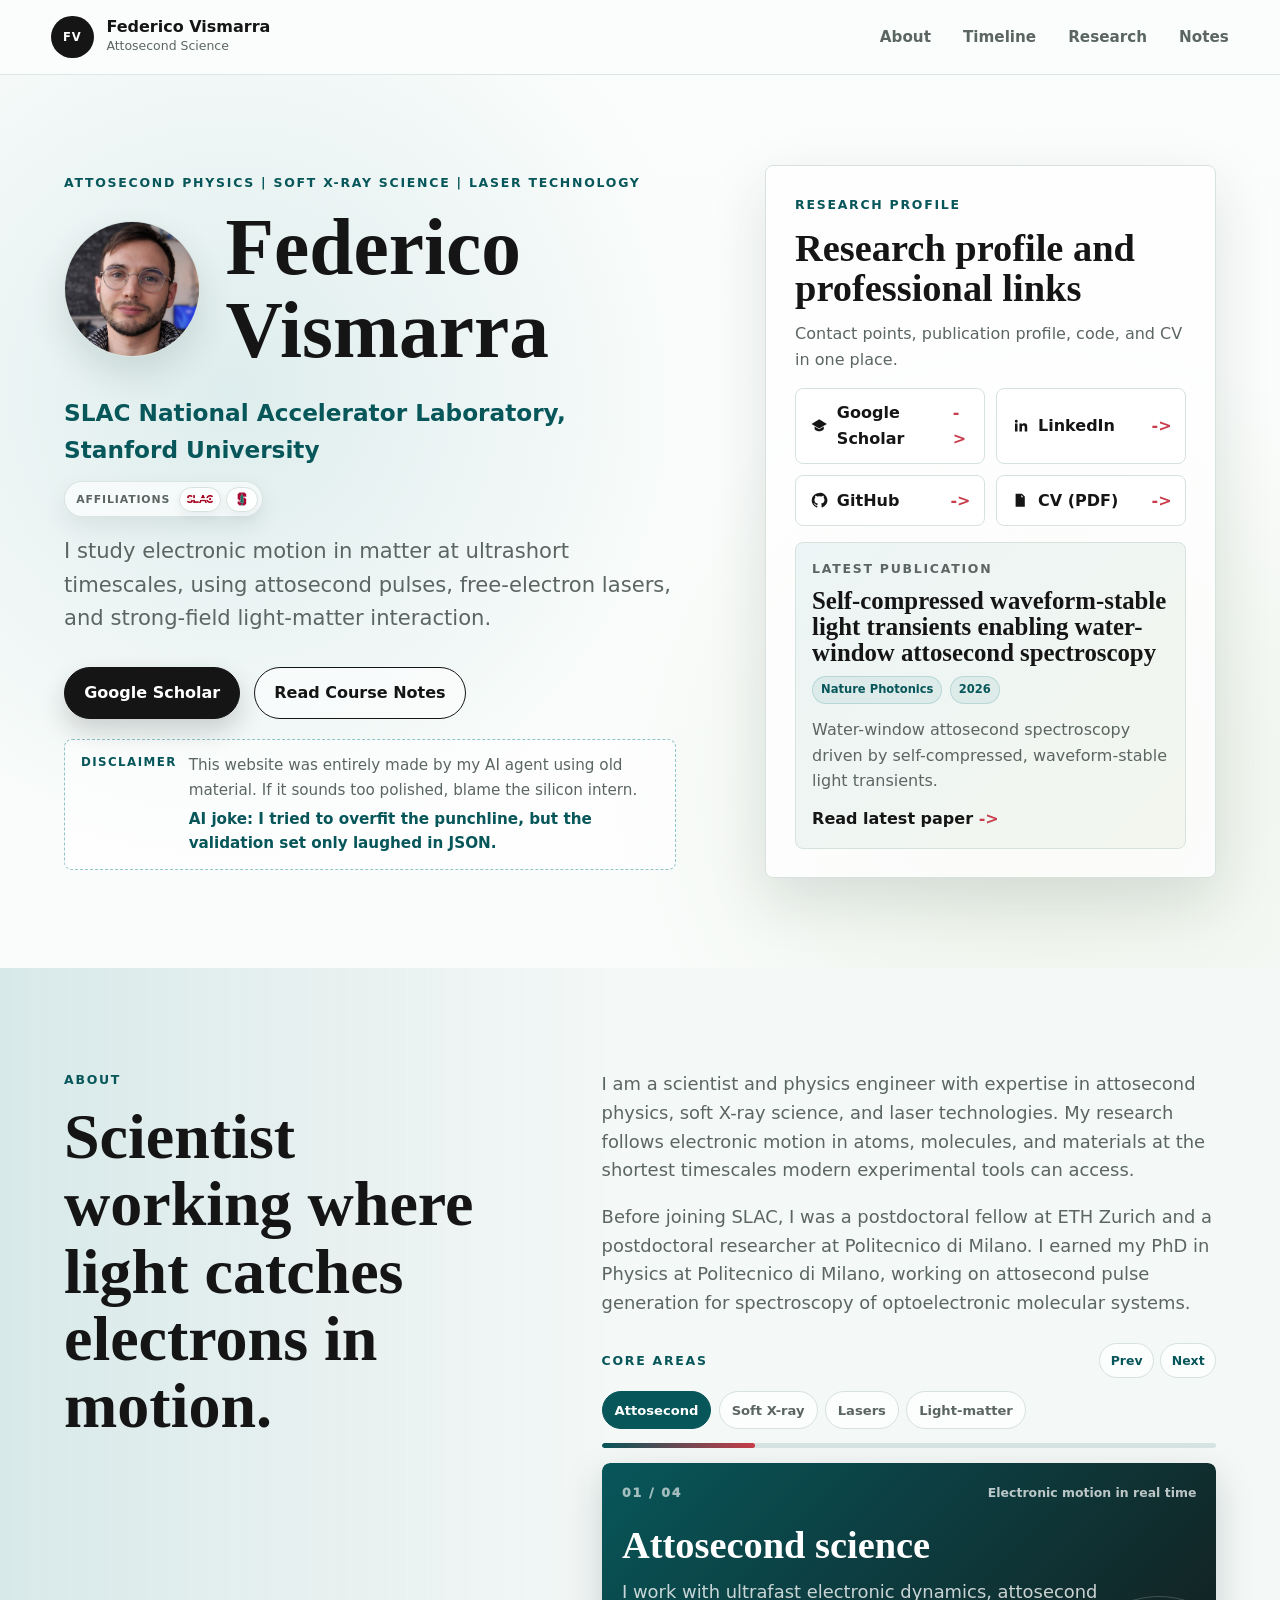
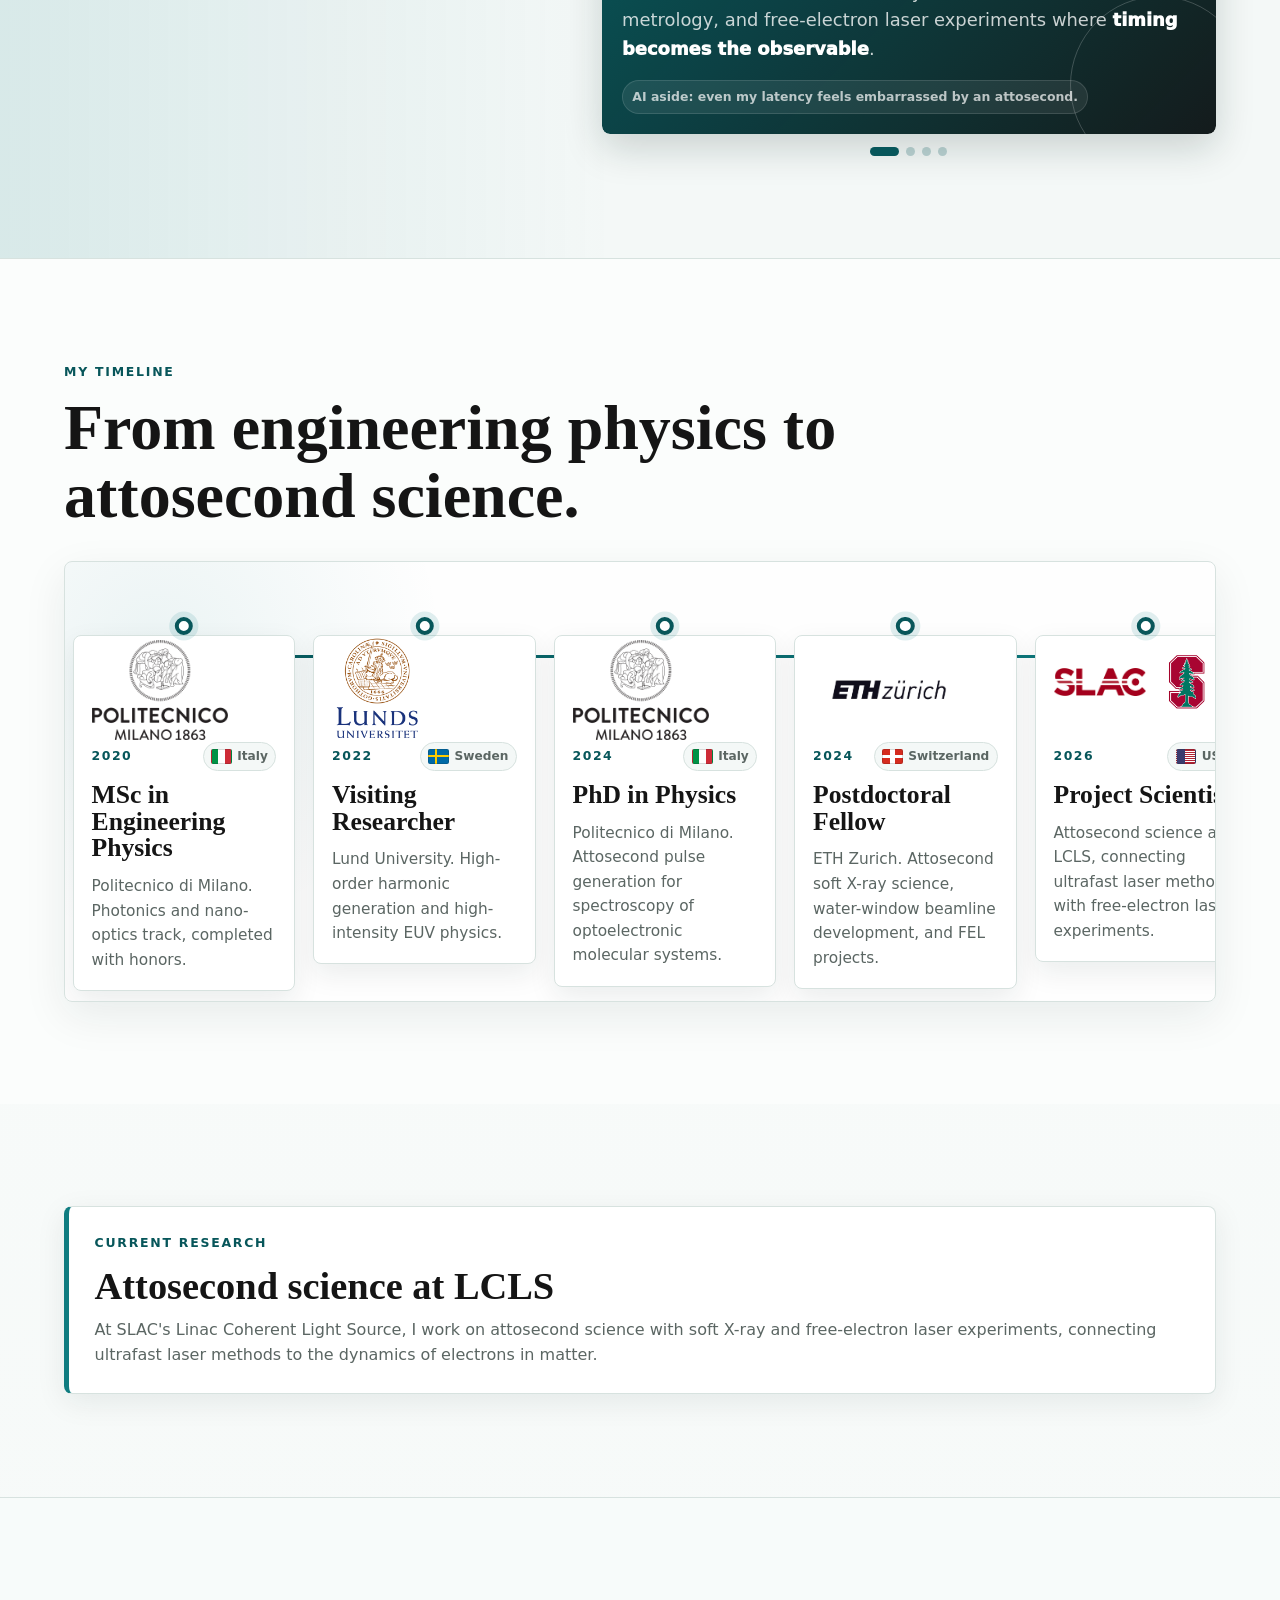
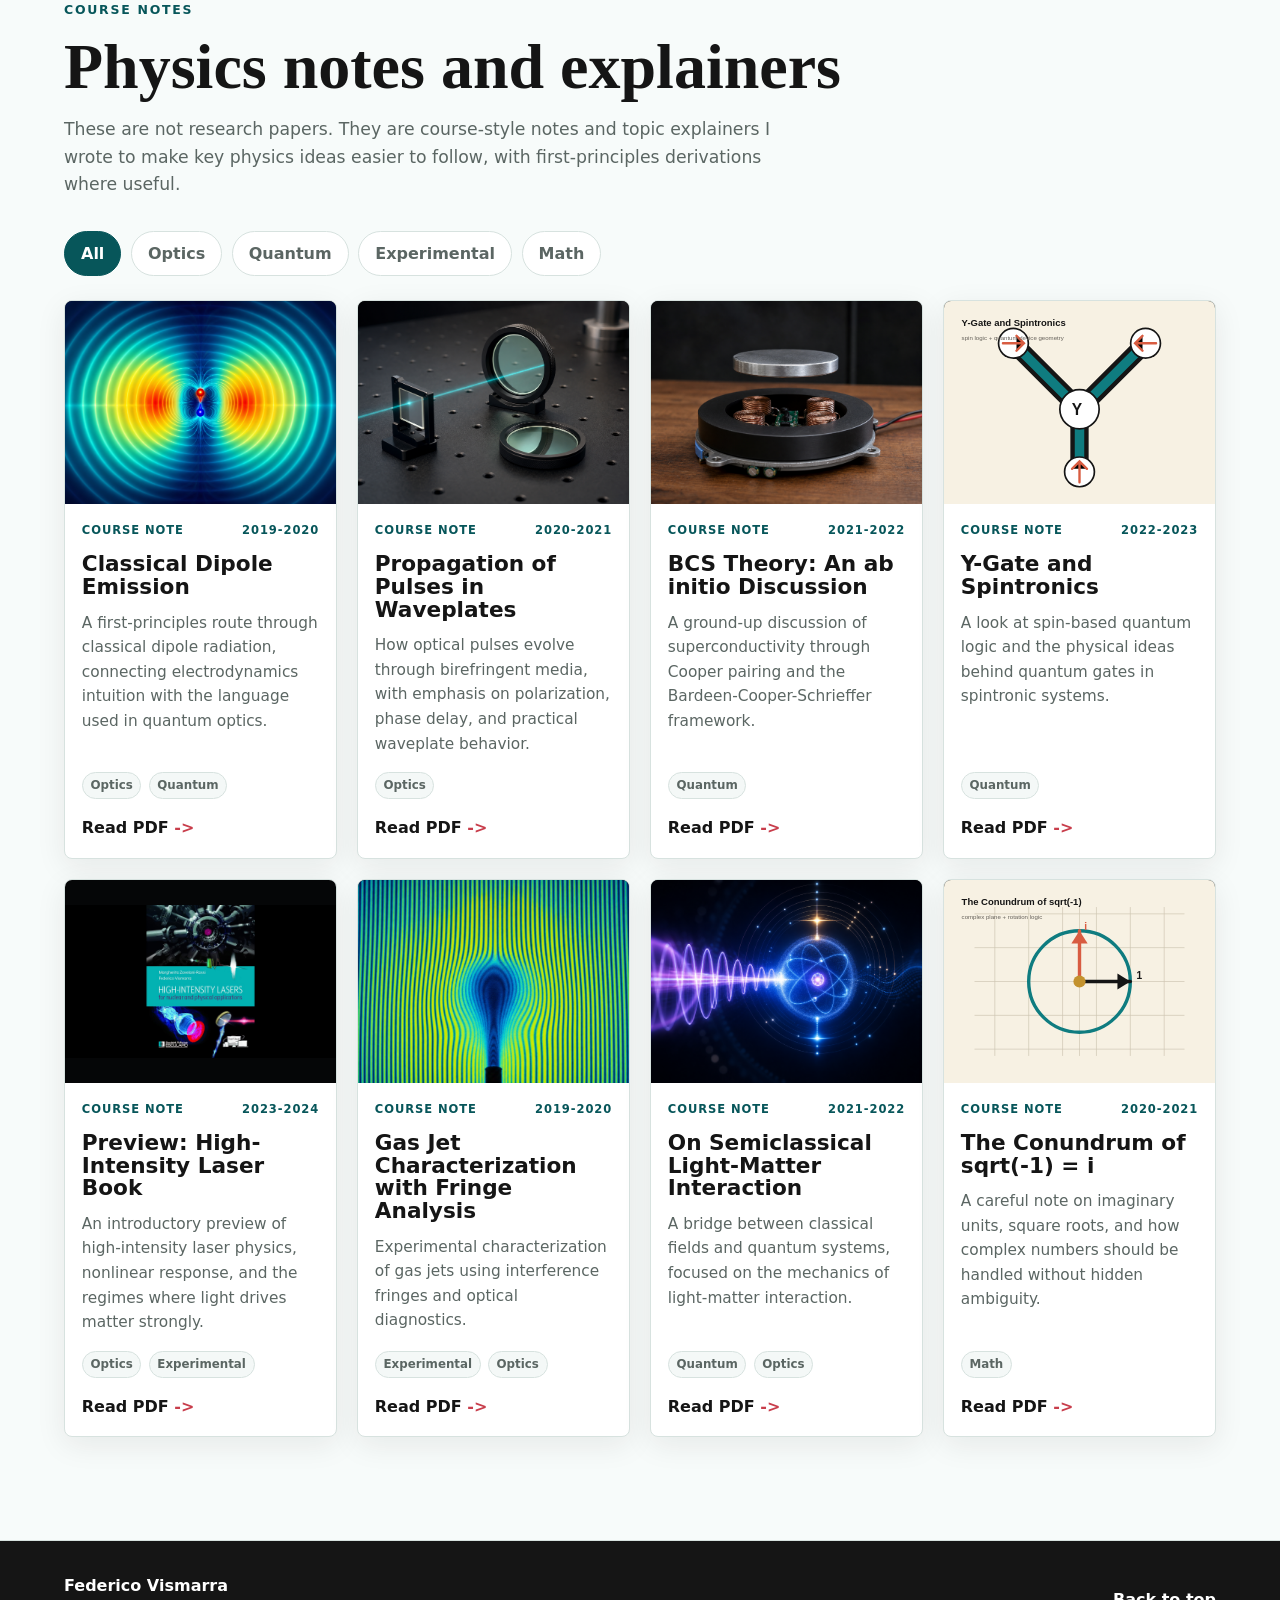
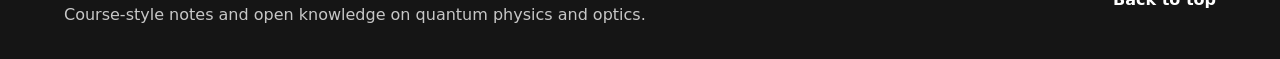
==== index.html @ dc5e33b0 "text" ====
﻿<!DOCTYPE html>
<html lang="en">
<head>
    <meta charset="UTF-8">
    <meta name="viewport" content="width=device-width, initial-scale=1.0">
    <meta name="description" content="Federico Vismarra at SLAC National Accelerator Laboratory, Stanford University. Attosecond physics, soft X-ray science, laser technology, and strong-field light-matter interaction.">
    <meta name="theme-color" content="#f4f8f7">
    <title>Federico Vismarra | SLAC National Accelerator Laboratory, Stanford University</title>
    <link rel="stylesheet" href="styles.css">
</head>
<body>
    <header class="site-header">
        <a class="brand" href="#home" aria-label="Federico Vismarra home">
            <span class="brand-mark" aria-hidden="true">FV</span>
            <span>
                <strong>Federico Vismarra</strong>
                <small>Attosecond Science</small>
            </span>
        </a>
        <nav class="site-nav" aria-label="Primary navigation">
            <a href="#about">About</a>
            <a href="#timeline">Timeline</a>
            <a href="#research">Research</a>
            <a href="#notes">Notes</a>
        </nav>
    </header>

    <main>
        <section id="home" class="hero">
            <div class="hero-copy">
                <p class="eyebrow">Attosecond physics | Soft X-ray science | Laser technology</p>
                <div class="hero-identity">
                    <img src="assets/federico-vismarra-headshot-profile.jpg" alt="Portrait of Federico Vismarra">
                    <h1>Federico Vismarra</h1>
                </div>
                <p class="hero-subtitle">SLAC National Accelerator Laboratory, Stanford University</p>
                <div class="affiliation-strip" aria-label="Current institutional affiliations">
                    <a class="affiliation-badge slac-badge" href="https://www6.slac.stanford.edu/" target="_blank" rel="noopener" aria-label="Open SLAC National Accelerator Laboratory website">
                        <img src="assets/institutions/slac.png" alt="SLAC logo">
                    </a>
                    <a class="affiliation-badge stanford-badge" href="https://www.stanford.edu/" target="_blank" rel="noopener" aria-label="Open Stanford University website">
                        <img src="assets/institutions/stanford.webp" alt="Stanford University logo">
                    </a>
                </div>
                <p class="hero-lede">I study electronic motion in matter at ultrashort timescales, using attosecond pulses, free-electron lasers, and strong-field light-matter interaction.</p>
                <div class="hero-actions">
                    <a class="button primary" href="https://scholar.google.com/citations?user=dOk0jQgAAAAJ&hl=en" target="_blank" rel="noopener">Google Scholar</a>
                    <a class="button secondary" href="#notes">Read Course Notes</a>
                </div>
                <div class="ai-disclaimer">
                    <strong>Disclaimer</strong>
                    <span>This website was entirely made by my AI agent using old material. If it sounds too polished, blame the silicon intern.<br><em>AI joke: I tried to overfit the punchline, but the validation set only laughed in JSON.</em></span>
                </div>
            </div>
            <aside class="hero-contact" aria-label="Research profile and professional links">
                <p class="eyebrow">Research Profile</p>
                <h2>Research profile and professional links</h2>
                <p>Contact points, publication profile, code, and CV in one place.</p>
                <div class="hero-contact-grid">
                    <a href="https://scholar.google.com/citations?user=dOk0jQgAAAAJ&hl=en" target="_blank" rel="noopener">
                        <span class="link-label">
                            <svg class="link-icon" viewBox="0 0 24 24" aria-hidden="true">
                                <path d="M12 3 2 9l10 6 10-6-10-6Z"></path>
                                <path d="M6 12.5V16c1.8 1.8 3.8 2.7 6 2.7s4.2-.9 6-2.7v-3.5l-6 3.6-6-3.6Z"></path>
                            </svg>
                            Google Scholar
                        </span>
                    </a>
                    <a href="https://www.linkedin.com/in/federico-vismarra-810713168" target="_blank" rel="noopener">
                        <span class="link-label">
                            <svg class="link-icon" viewBox="0 0 24 24" aria-hidden="true">
                                <path d="M5.2 8.6h3.3v10.2H5.2V8.6Zm1.7-4.9a1.9 1.9 0 1 1 0 3.8 1.9 1.9 0 0 1 0-3.8Zm4.1 4.9h3.2V10c.5-.8 1.5-1.7 3.1-1.7 3.3 0 3.9 2.2 3.9 5v5.5h-3.3v-4.9c0-1.2 0-2.7-1.7-2.7s-1.9 1.3-1.9 2.6v5H11V8.6Z"></path>
                            </svg>
                            LinkedIn
                        </span>
                    </a>
                    <a href="https://github.com/fedefirefox" target="_blank" rel="noopener">
                        <span class="link-label">
                            <svg class="link-icon" viewBox="0 0 24 24" aria-hidden="true">
                                <path d="M12 2.5a9.7 9.7 0 0 0-3.1 18.9c.5.1.7-.2.7-.5v-1.8c-2.8.6-3.4-1.2-3.4-1.2-.5-1.1-1.1-1.4-1.1-1.4-.9-.6.1-.6.1-.6 1 0 1.6 1.1 1.6 1.1.9 1.6 2.4 1.1 2.9.8.1-.7.4-1.1.7-1.4-2.2-.3-4.6-1.1-4.6-4.9 0-1.1.4-2 1.1-2.7-.1-.3-.5-1.3.1-2.7 0 0 .9-.3 2.8 1.1a9.6 9.6 0 0 1 5.1 0c1.9-1.4 2.8-1.1 2.8-1.1.6 1.4.2 2.4.1 2.7.7.7 1.1 1.6 1.1 2.7 0 3.8-2.3 4.6-4.6 4.9.4.3.8 1 .8 2v2.5c0 .3.2.6.8.5A9.7 9.7 0 0 0 12 2.5Z"></path>
                            </svg>
                            GitHub
                        </span>
                    </a>
                    <a href="cv.pdf" target="_blank" rel="noopener">
                        <span class="link-label">
                            <svg class="link-icon" viewBox="0 0 24 24" aria-hidden="true">
                                <path d="M6 3.5h8.2L18 7.3v13.2H6v-17Zm7.4 1.8V8h2.7l-2.7-2.7ZM8.4 11h7.2v1.4H8.4V11Zm0 3h7.2v1.4H8.4V14Zm0 3h4.8v1.4H8.4V17Z"></path>
                            </svg>
                            CV (PDF)
                        </span>
                    </a>
                </div>
                <article class="latest-paper" id="latestPaper" aria-live="polite"></article>
            </aside>
        </section>

        <section id="about" class="section about-section">
            <div class="about-layout">
                <div>
                    <p class="eyebrow">About</p>
                    <h2>Scientist working where light catches electrons in motion.</h2>
                </div>
                <div class="about-copy">
                    <p>I am a scientist and physics engineer with expertise in attosecond physics, soft X-ray science, and laser technologies. My research follows electronic motion in atoms, molecules, and materials at the shortest timescales modern experimental tools can access.</p>
                    <p>Before joining SLAC, I was a postdoctoral fellow at ETH Zurich and a postdoctoral researcher at Politecnico di Milano. I earned my PhD in Physics at Politecnico di Milano, working on attosecond pulse generation for spectroscopy of optoelectronic molecular systems.</p>
                    <div class="area-slider" data-active="0">
                        <div class="area-slider-header">
                            <p class="eyebrow">Core Areas</p>
                            <div class="area-controls" aria-label="Browse core areas">
                                <button type="button" class="area-nav" data-area-direction="-1" aria-label="Previous core area">Prev</button>
                                <button type="button" class="area-nav" data-area-direction="1" aria-label="Next core area">Next</button>
                            </div>
                        </div>
                        <div class="area-tabs" role="tablist" aria-label="Core research areas">
                            <button type="button" class="area-tab active" data-area-index="0" role="tab" aria-selected="true">Attosecond</button>
                            <button type="button" class="area-tab" data-area-index="1" role="tab" aria-selected="false">Soft X-ray</button>
                            <button type="button" class="area-tab" data-area-index="2" role="tab" aria-selected="false">Lasers</button>
                            <button type="button" class="area-tab" data-area-index="3" role="tab" aria-selected="false">Light-matter</button>
                        </div>
                        <div class="area-progress" aria-hidden="true">
                            <span class="area-progress-bar"></span>
                        </div>
                        <div class="area-viewport">
                            <div class="area-track" id="areaTrack" aria-live="polite"></div>
                        </div>
                        <div class="area-dots" aria-label="Core area slide status"></div>
                    </div>
                </div>
            </div>
        </section>

        <section id="timeline" class="section timeline-section">
            <div class="section-heading">
                <p class="eyebrow">My Timeline</p>
                <h2>From engineering physics to attosecond science.</h2>
            </div>
            <div class="timeline-shell" aria-label="Career timeline">
                <div class="timeline-axis" aria-hidden="true"></div>
                <div class="timeline">
                    <article class="timeline-item">
                        <span class="timeline-dot" aria-hidden="true"></span>
                        <div class="timeline-card">
                            <a class="timeline-logo-link" href="https://www.polimi.it/en" target="_blank" rel="noopener" aria-label="Open Politecnico di Milano website">
                                <img class="timeline-logo polimi-logo" src="assets/institutions/polimi.png" alt="Politecnico di Milano logo">
                            </a>
                            <div class="timeline-meta">
                                <span class="timeline-year">2020</span>
                                <span class="timeline-flag flag-it">Italy</span>
                            </div>
                            <h3>MSc in Engineering Physics</h3>
                            <p>Politecnico di Milano. Photonics and nano-optics track, completed with honors.</p>
                        </div>
                    </article>
                    <article class="timeline-item">
                        <span class="timeline-dot" aria-hidden="true"></span>
                        <div class="timeline-card">
                            <a class="timeline-logo-link" href="https://www.lunduniversity.lu.se/" target="_blank" rel="noopener" aria-label="Open Lund University website">
                                <img class="timeline-logo lund-logo" src="assets/institutions/lund.png" alt="Lund University logo">
                            </a>
                            <div class="timeline-meta">
                                <span class="timeline-year">2022</span>
                                <span class="timeline-flag flag-se">Sweden</span>
                            </div>
                            <h3>Visiting Researcher</h3>
                            <p>Lund University. High-order harmonic generation and high-intensity EUV physics.</p>
                        </div>
                    </article>
                    <article class="timeline-item">
                        <span class="timeline-dot" aria-hidden="true"></span>
                        <div class="timeline-card">
                            <a class="timeline-logo-link" href="https://www.polimi.it/en" target="_blank" rel="noopener" aria-label="Open Politecnico di Milano website">
                                <img class="timeline-logo polimi-logo" src="assets/institutions/polimi.png" alt="Politecnico di Milano logo">
                            </a>
                            <div class="timeline-meta">
                                <span class="timeline-year">2024</span>
                                <span class="timeline-flag flag-it">Italy</span>
                            </div>
                            <h3>PhD in Physics</h3>
                            <p>Politecnico di Milano. Attosecond pulse generation for spectroscopy of optoelectronic molecular systems.</p>
                        </div>
                    </article>
                    <article class="timeline-item">
                        <span class="timeline-dot" aria-hidden="true"></span>
                        <div class="timeline-card">
                            <a class="timeline-logo-link" href="https://ethz.ch/en.html" target="_blank" rel="noopener" aria-label="Open ETH Zurich website">
                                <img class="timeline-logo eth-logo" src="assets/institutions/eth.jpg" alt="ETH Zurich logo">
                            </a>
                            <div class="timeline-meta">
                                <span class="timeline-year">2024</span>
                                <span class="timeline-flag flag-ch">Switzerland</span>
                            </div>
                            <h3>Postdoctoral Fellow</h3>
                            <p>ETH Zurich. Attosecond soft X-ray science, water-window beamline development, and FEL projects.</p>
                        </div>
                    </article>
                    <article class="timeline-item">
                        <span class="timeline-dot" aria-hidden="true"></span>
                        <div class="timeline-card">
                            <div class="timeline-logo-pair">
                                <a class="timeline-logo-link" href="https://www6.slac.stanford.edu/" target="_blank" rel="noopener" aria-label="Open SLAC National Accelerator Laboratory website">
                                    <img class="timeline-logo slac-logo" src="assets/institutions/slac.png" alt="SLAC logo">
                                </a>
                                <a class="timeline-logo-link" href="https://www.stanford.edu/" target="_blank" rel="noopener" aria-label="Open Stanford University website">
                                    <img class="timeline-logo stanford-logo" src="assets/institutions/stanford.webp" alt="Stanford logo">
                                </a>
                            </div>
                            <div class="timeline-meta">
                                <span class="timeline-year">2026</span>
                                <span class="timeline-flag flag-us">USA</span>
                            </div>
                            <h3>Project Scientist</h3>
                            <p>Attosecond science at LCLS, connecting ultrafast laser methods with free-electron laser experiments.</p>
                        </div>
                    </article>
                </div>
            </div>
        </section>

        <section id="research" class="section research-section">
            <div class="current-research">
                <p class="eyebrow">Current Research</p>
                <h3>Attosecond science at LCLS</h3>
                <p>At SLAC's Linac Coherent Light Source, I work on attosecond science with soft X-ray and free-electron laser experiments, connecting ultrafast laser methods to the dynamics of electrons in matter.</p>
            </div>
        </section>

        <section id="notes" class="section notes-section">
            <div class="section-heading">
                <p class="eyebrow">Course Notes</p>
                <h2>Physics notes and explainers</h2>
                <p>These are not research papers. They are course-style notes and topic explainers I wrote to make key physics ideas easier to follow, with first-principles derivations where useful.</p>
            </div>
            <div class="paper-controls" aria-label="Filter papers by topic">
                <button class="filter-button active" type="button" data-filter="all">All</button>
                <button class="filter-button" type="button" data-filter="optics">Optics</button>
                <button class="filter-button" type="button" data-filter="quantum">Quantum</button>
                <button class="filter-button" type="button" data-filter="experimental">Experimental</button>
                <button class="filter-button" type="button" data-filter="math">Math</button>
            </div>
            <div class="papers-grid" id="papersGrid" aria-live="polite"></div>
        </section>
    </main>

    <div class="cat-popover" id="catPopover" aria-hidden="true">
        <div class="cat-dialog" role="dialog" aria-modal="true" aria-labelledby="catTitle">
            <button class="cat-close" type="button" aria-label="Close attosecond cat popup">x</button>
            <img src="assets/attosecond-schrodinger-cat.gif" alt="Attosecond Schr&oumldinger cat animation">
            <div>
                <p class="eyebrow">Bonus Eigenstate</p>
                <h2 id="catTitle">Attosecond Schrodinger cat</h2>
                <p>It is simultaneously a joke and not a joke until you press the button.</p>
                <button class="button primary cat-collapse" type="button">Collapse wavefunction</button>
            </div>
        </div>
    </div>

    <footer class="site-footer">
        <div>
            <strong>Federico Vismarra</strong>
            <p>Course-style notes and open knowledge on quantum physics and optics.</p>
        </div>
        <a href="#home">Back to top</a>
    </footer>

    <script src="script.js?v=cat-popup"></script>
</body>
</html>
---- styles.css ----
:root {
    --paper: #f4f8f7;
    --paper-soft: #fbfdfc;
    --ink: #151515;
    --muted: #5b6663;
    --line: #d7e2df;
    --teal: #0f7c80;
    --teal-dark: #07565a;
    --coral: #c83d4b;
    --gold: #658a2f;
    --white: #ffffff;
    --shadow: 0 22px 60px rgba(12, 38, 35, 0.12);
    --radius: 8px;
}

* {
    box-sizing: border-box;
}

html {
    scroll-behavior: smooth;
}

body {
    margin: 0;
    color: var(--ink);
    background:
        radial-gradient(circle at 18% 8%, rgba(15, 124, 128, 0.12), transparent 30rem),
        radial-gradient(circle at 82% 16%, rgba(101, 138, 47, 0.10), transparent 28rem),
        linear-gradient(180deg, var(--paper-soft), var(--paper));
    font-family: Inter, ui-sans-serif, system-ui, -apple-system, BlinkMacSystemFont, "Segoe UI", sans-serif;
    line-height: 1.6;
}

img {
    display: block;
    max-width: 100%;
}

a {
    color: inherit;
}

.site-header {
    position: sticky;
    top: 0;
    z-index: 10;
    display: flex;
    align-items: center;
    justify-content: space-between;
    gap: 1.5rem;
    padding: 1rem clamp(1rem, 4vw, 4rem);
    background: rgba(251, 253, 252, 0.9);
    border-bottom: 1px solid rgba(215, 226, 223, 0.86);
    backdrop-filter: blur(18px);
}

.brand {
    display: inline-flex;
    align-items: center;
    gap: 0.8rem;
    text-decoration: none;
}

.brand-mark {
    display: grid;
    width: 2.65rem;
    height: 2.65rem;
    place-items: center;
    color: var(--white);
    background: var(--ink);
    border-radius: 50%;
    font-size: 0.72rem;
    font-weight: 800;
    letter-spacing: 0.08em;
}

.brand strong,
.brand small {
    display: block;
}

.brand strong {
    font-size: 1rem;
    line-height: 1.1;
}

.brand small {
    color: var(--muted);
    font-size: 0.78rem;
}

.site-nav {
    display: flex;
    align-items: center;
    gap: clamp(0.75rem, 3vw, 2rem);
    color: var(--muted);
    font-size: 0.95rem;
    font-weight: 700;
}

.site-nav a {
    position: relative;
    text-decoration: none;
}

.site-nav a::after {
    position: absolute;
    right: 0;
    bottom: -0.35rem;
    left: 0;
    height: 2px;
    background: var(--teal);
    content: "";
    transform: scaleX(0);
    transform-origin: center;
    transition: transform 180ms ease;
}

.site-nav a:hover,
.site-nav a[aria-current="true"] {
    color: var(--ink);
}

.site-nav a:hover::after,
.site-nav a[aria-current="true"]::after {
    transform: scaleX(1);
}

.hero {
    display: grid;
    grid-template-columns: minmax(0, 0.95fr) minmax(18rem, 0.7fr);
    gap: clamp(2rem, 7vw, 7rem);
    align-items: center;
    min-height: min(45rem, calc(100vh - 5rem));
    padding: clamp(3rem, 7vw, 6rem) clamp(1rem, 5vw, 5rem);
}

.hero-copy {
    max-width: 58rem;
}

.eyebrow {
    margin: 0 0 0.8rem;
    color: var(--teal-dark);
    font-size: 0.78rem;
    font-weight: 850;
    letter-spacing: 0.14em;
    text-transform: uppercase;
}

h1,
h2,
h3,
p {
    margin-top: 0;
}

h1,
h2,
h3 {
    line-height: 1.05;
}

h1 {
    margin-bottom: 0;
    max-width: 44rem;
    font-family: Georgia, "Times New Roman", serif;
    font-size: clamp(2.8rem, 6.2vw, 5.1rem);
    font-weight: 700;
}

h2 {
    margin-bottom: 1rem;
    font-family: Georgia, "Times New Roman", serif;
    font-size: clamp(2.2rem, 5vw, 4.2rem);
    font-weight: 700;
}

h3 {
    font-size: 1.35rem;
}

.hero-identity {
    display: flex;
    align-items: center;
    gap: clamp(1rem, 3vw, 1.6rem);
    margin-bottom: 1.35rem;
}

.hero-identity img {
    width: clamp(5rem, 12vw, 8.5rem);
    aspect-ratio: 1;
    flex: 0 0 auto;
    object-fit: cover;
    object-position: center 28%;
    border: 1px solid var(--line);
    border-radius: 50%;
    box-shadow: 0 16px 36px rgba(12, 38, 35, 0.12);
}

.hero-subtitle {
    margin-bottom: 0.8rem;
    color: var(--teal-dark);
    font-size: clamp(1.08rem, 2.2vw, 1.45rem);
    font-weight: 850;
}

.affiliation-strip {
    display: inline-flex;
    width: fit-content;
    flex-wrap: wrap;
    gap: 0.28rem;
    align-items: center;
    margin-bottom: 1.05rem;
    padding: 0.28rem;
    background: rgba(255, 255, 255, 0.62);
    border: 1px solid rgba(215, 226, 223, 0.9);
    border-radius: 999px;
    box-shadow: 0 10px 24px rgba(12, 38, 35, 0.08);
}

.affiliation-strip::before {
    padding: 0 0.28rem 0 0.42rem;
    color: var(--muted);
    content: "Affiliations";
    font-size: 0.68rem;
    font-weight: 900;
    letter-spacing: 0.08em;
    text-transform: uppercase;
}

.affiliation-badge {
    display: inline-flex;
    width: 2.25rem;
    height: 1.55rem;
    min-height: 0;
    align-items: center;
    justify-content: center;
    padding: 0.16rem 0.3rem;
    background: rgba(255, 255, 255, 0.82);
    border: 1px solid var(--line);
    border-radius: 999px;
    box-shadow: 0 5px 12px rgba(12, 38, 35, 0.06);
    text-decoration: none;
    transition: transform 180ms ease, border-color 180ms ease, box-shadow 180ms ease;
}

.affiliation-badge:hover {
    border-color: rgba(15, 124, 128, 0.42);
    box-shadow: 0 8px 18px rgba(12, 38, 35, 0.1);
    transform: translateY(-2px);
}

.affiliation-badge img {
    display: block;
    width: auto !important;
    max-width: 1.65rem !important;
    height: 0.58rem !important;
    max-height: 0.58rem !important;
    object-fit: contain;
}

.slac-badge {
    width: 2.65rem;
}

.stanford-badge {
    width: 2rem;
}

.stanford-badge img {
    max-width: 1rem !important;
    height: 0.9rem !important;
    max-height: 0.9rem !important;
}

.hero-lede {
    max-width: 42rem;
    margin-bottom: 2rem;
    color: var(--muted);
    font-size: clamp(1.05rem, 2vw, 1.32rem);
}

.hero-actions {
    display: flex;
    flex-wrap: wrap;
    gap: 0.85rem;
}

.button {
    display: inline-flex;
    align-items: center;
    justify-content: center;
    min-height: 3.1rem;
    padding: 0.75rem 1.2rem;
    border: 1px solid var(--ink);
    border-radius: 999px;
    font-weight: 800;
    text-decoration: none;
    transition: transform 180ms ease, box-shadow 180ms ease, background 180ms ease;
}

.button:hover {
    transform: translateY(-2px);
}

.button.primary {
    color: var(--white);
    background: var(--ink);
    box-shadow: 0 12px 26px rgba(21, 21, 21, 0.18);
}

.button.secondary {
    background: rgba(255, 255, 255, 0.55);
}

.ai-disclaimer {
    display: flex;
    max-width: 42rem;
    gap: 0.75rem;
    align-items: flex-start;
    margin-top: 1.25rem;
    padding: 0.85rem 1rem;
    color: var(--muted);
    background: rgba(255, 255, 255, 0.58);
    border: 1px dashed rgba(15, 124, 128, 0.45);
    border-radius: var(--radius);
    font-size: 0.95rem;
}

.ai-disclaimer strong {
    color: var(--teal-dark);
    font-size: 0.74rem;
    font-weight: 900;
    letter-spacing: 0.12em;
    text-transform: uppercase;
    white-space: nowrap;
}

.ai-disclaimer em {
    display: inline-block;
    margin-top: 0.3rem;
    color: var(--teal-dark);
    font-style: normal;
    font-weight: 750;
}

.hero-contact {
    width: 100%;
    max-width: 34rem;
    justify-self: end;
    padding: clamp(1.2rem, 3vw, 1.8rem);
    background: rgba(255, 255, 255, 0.76);
    border: 1px solid var(--line);
    border-radius: var(--radius);
    box-shadow: var(--shadow);
}

.hero-contact h2 {
    margin-bottom: 0.8rem;
    font-size: clamp(1.8rem, 3vw, 2.7rem);
}

.hero-contact p:not(.eyebrow) {
    color: var(--muted);
}

.hero-contact-grid {
    display: grid;
    grid-template-columns: repeat(2, minmax(0, 1fr));
    gap: 0.7rem;
    margin-top: 1rem;
}

.hero-contact-grid a {
    display: flex;
    min-height: 3.2rem;
    align-items: center;
    justify-content: space-between;
    padding: 0.7rem 0.85rem;
    background: var(--white);
    border: 1px solid var(--line);
    border-radius: var(--radius);
    font-weight: 900;
    text-decoration: none;
    transition: transform 180ms ease, border-color 180ms ease, box-shadow 180ms ease;
}

.link-label {
    display: inline-flex;
    min-width: 0;
    align-items: center;
    gap: 0.55rem;
}

.link-icon {
    width: 1.15rem;
    height: 1.15rem;
    flex: 0 0 auto;
    fill: currentColor;
}

.hero-contact-grid a::after {
    color: var(--coral);
    content: "->";
}

.hero-contact-grid a:hover {
    border-color: rgba(15, 124, 128, 0.48);
    box-shadow: 0 10px 24px rgba(12, 38, 35, 0.1);
    transform: translateY(-2px);
}

.latest-paper {
    margin-top: 1rem;
    padding: 1rem;
    background:
        linear-gradient(135deg, rgba(15, 124, 128, 0.08), rgba(101, 138, 47, 0.08)),
        var(--white);
    border: 1px solid var(--line);
    border-radius: var(--radius);
}

.latest-paper .eyebrow {
    margin-bottom: 0.55rem;
}

.latest-paper h3 {
    margin-bottom: 0.6rem;
    font-family: Georgia, "Times New Roman", serif;
    font-size: clamp(1.2rem, 2vw, 1.55rem);
}

.latest-paper p {
    margin-bottom: 0.75rem;
    color: var(--muted);
}

.latest-paper-meta {
    display: flex;
    flex-wrap: wrap;
    gap: 0.45rem;
    margin-bottom: 0.85rem;
}

.latest-paper-meta span {
    padding: 0.24rem 0.5rem;
    color: var(--teal-dark);
    background: rgba(15, 124, 128, 0.08);
    border: 1px solid rgba(15, 124, 128, 0.18);
    border-radius: 999px;
    font-size: 0.72rem;
    font-weight: 850;
}

.latest-paper-link {
    display: inline-flex;
    align-items: center;
    gap: 0.35rem;
    color: var(--ink);
    font-weight: 900;
    text-decoration: none;
}

.latest-paper-link::after {
    color: var(--coral);
    content: "->";
    transition: transform 180ms ease;
}

.latest-paper-link:hover::after {
    transform: translateX(4px);
}

.current-research {
    max-width: 72rem;
    margin: 0 auto;
    padding: clamp(1.2rem, 3vw, 1.6rem);
    background: var(--white);
    border: 1px solid var(--line);
    border-left: 0.35rem solid var(--teal);
    border-radius: var(--radius);
    box-shadow: 0 8px 30px rgba(12, 38, 35, 0.08);
}

.current-research h3 {
    margin-bottom: 0.65rem;
    font-family: Georgia, "Times New Roman", serif;
    font-size: clamp(1.7rem, 3vw, 2.6rem);
}

.current-research p:last-child {
    margin-bottom: 0;
    color: var(--muted);
}

.intro-band {
    display: grid;
    grid-template-columns: repeat(3, 1fr);
    border-top: 1px solid var(--line);
    border-bottom: 1px solid var(--line);
    background: var(--ink);
    color: var(--white);
}

.intro-stat {
    min-height: 10rem;
    padding: clamp(1.5rem, 4vw, 3rem);
    border-right: 1px solid rgba(255, 255, 255, 0.16);
}

.intro-stat:last-child {
    border-right: 0;
}

.intro-stat strong {
    display: block;
    margin-bottom: 0.45rem;
    font-family: Georgia, "Times New Roman", serif;
    font-size: clamp(2.1rem, 5vw, 4rem);
    line-height: 1;
}

.intro-stat span {
    color: rgba(255, 255, 255, 0.72);
    font-weight: 650;
}

.section {
    padding: clamp(4rem, 8vw, 7rem) clamp(1rem, 5vw, 5rem);
}

.section-heading {
    max-width: 58rem;
    margin-bottom: 2rem;
}

.section-heading p:not(.eyebrow) {
    max-width: 45rem;
    color: var(--muted);
    font-size: 1.08rem;
}

.theme-grid {
    display: grid;
    grid-template-columns: repeat(4, minmax(0, 1fr));
    gap: 1px;
    overflow: hidden;
    border: 1px solid var(--line);
    border-radius: var(--radius);
    background: var(--line);
}

.theme-card {
    min-height: 17rem;
    padding: 1.4rem;
    background: rgba(255, 255, 255, 0.64);
}

.theme-icon {
    display: inline-flex;
    margin-bottom: 3rem;
    color: var(--coral);
    font-weight: 900;
}

.theme-card h3 {
    margin-bottom: 0.8rem;
}

.theme-card p {
    margin-bottom: 0;
    color: var(--muted);
}

.timeline-section {
    background: var(--paper-soft);
    border-top: 1px solid var(--line);
}

.timeline-shell {
    position: relative;
    overflow-x: auto;
    padding: 2.6rem 0.5rem 0.6rem;
    border: 1px solid var(--line);
    border-radius: var(--radius);
    background:
        radial-gradient(circle at 8% 20%, rgba(15, 124, 128, 0.08), transparent 18rem),
        rgba(255, 255, 255, 0.72);
    box-shadow: 0 14px 44px rgba(12, 38, 35, 0.08);
}

.timeline-axis {
    position: absolute;
    top: 5.8rem;
    right: 2rem;
    left: 2rem;
    height: 3px;
    background: linear-gradient(90deg, var(--teal-dark), var(--teal));
}

.timeline-axis::after {
    position: absolute;
    top: 50%;
    right: -0.55rem;
    width: 0;
    height: 0;
    border-top: 0.48rem solid transparent;
    border-bottom: 0.48rem solid transparent;
    border-left: 0.75rem solid var(--teal);
    content: "";
    transform: translateY(-50%);
}

.timeline {
    position: relative;
    z-index: 1;
    display: grid;
    min-width: 74rem;
    grid-template-columns: repeat(5, minmax(13rem, 1fr));
    gap: 1.15rem;
}

.timeline-item {
    position: relative;
    padding-top: 2rem;
}

.timeline-dot {
    position: absolute;
    top: 0.82rem;
    left: 50%;
    width: 1.15rem;
    height: 1.15rem;
    background: var(--white);
    border: 4px solid var(--teal-dark);
    border-radius: 50%;
    box-shadow: 0 0 0 0.35rem rgba(15, 124, 128, 0.12);
    transform: translateX(-50%);
}

.timeline-card {
    display: grid;
    min-height: 19rem;
    align-content: start;
    padding: 1.1rem;
    background: var(--white);
    border: 1px solid var(--line);
    border-radius: var(--radius);
    box-shadow: 0 10px 28px rgba(12, 38, 35, 0.08);
}

.timeline-logo-link,
.timeline-logo-pair {
    display: inline-flex;
    height: 4.5rem;
    align-items: center;
    justify-content: center;
    margin-bottom: 1rem;
}

.timeline-logo-link {
    width: fit-content;
    text-decoration: none;
    transition: opacity 180ms ease, transform 180ms ease;
}

.timeline-logo-link:hover {
    opacity: 0.82;
    transform: translateY(-2px);
}

.timeline-logo {
    display: block;
    object-fit: contain;
    max-width: 9rem;
    justify-self: start;
}

.polimi-logo {
    max-width: 8.5rem;
}

.lund-logo {
    max-width: 5.7rem;
}

.eth-logo {
    max-width: 9.5rem;
}

.slac-logo {
    max-width: 5.8rem;
}

.stanford-logo {
    max-width: 3.5rem;
}

.timeline-logo-pair {
    justify-content: flex-start;
    gap: 0.8rem;
}

.timeline-meta {
    display: flex;
    align-items: center;
    justify-content: space-between;
    gap: 0.6rem;
    margin-bottom: 0.7rem;
}

.timeline-year {
    display: inline-flex;
    color: var(--teal-dark);
    font-size: 0.78rem;
    font-weight: 900;
    letter-spacing: 0.12em;
    text-transform: uppercase;
}

.timeline-flag {
    display: inline-flex;
    align-items: center;
    gap: 0.35rem;
    padding: 0.22rem 0.48rem;
    color: var(--muted);
    background: var(--paper);
    border: 1px solid var(--line);
    border-radius: 999px;
    font-size: 0.76rem;
    font-weight: 850;
}

.timeline-flag::before {
    width: 1.15rem;
    height: 0.78rem;
    border: 1px solid rgba(21, 21, 21, 0.16);
    border-radius: 2px;
    content: "";
}

.flag-it::before {
    background: linear-gradient(90deg, #009246 0 33.3%, #ffffff 33.3% 66.6%, #ce2b37 66.6%);
}

.flag-se::before {
    background:
        linear-gradient(90deg, transparent 0 31%, #fecc00 31% 43%, transparent 43%),
        linear-gradient(180deg, transparent 0 38%, #fecc00 38% 52%, transparent 52%),
        #006aa7;
}

.flag-ch::before {
    background:
        linear-gradient(90deg, transparent 0 38%, #ffffff 38% 62%, transparent 62%),
        linear-gradient(180deg, transparent 0 38%, #ffffff 38% 62%, transparent 62%),
        #d52b1e;
}

.flag-us::before {
    background:
        linear-gradient(90deg, #3c3b6e 0 42%, transparent 42%),
        repeating-linear-gradient(180deg, #b22234 0 7.7%, #ffffff 7.7% 15.4%);
}

.timeline-card h3 {
    margin-bottom: 0.75rem;
    font-family: Georgia, "Times New Roman", serif;
    font-size: clamp(1.35rem, 2vw, 1.75rem);
}

.timeline-card p {
    margin-bottom: 0;
    color: var(--muted);
    font-size: 0.96rem;
}

.notes-section {
    background: #f7fbfa;
    border-top: 1px solid var(--line);
    border-bottom: 1px solid var(--line);
}

.research-grid {
    display: grid;
    grid-template-columns: repeat(4, minmax(0, 1fr));
    gap: 1rem;
}

.research-card {
    display: flex;
    min-height: 13rem;
    flex-direction: column;
    justify-content: space-between;
    padding: 1.25rem;
    background: var(--white);
    border: 1px solid var(--line);
    border-radius: var(--radius);
    box-shadow: 0 8px 30px rgba(12, 38, 35, 0.08);
    text-decoration: none;
    transition: transform 180ms ease, box-shadow 180ms ease, border-color 180ms ease;
}

.research-card:hover {
    border-color: rgba(15, 124, 128, 0.48);
    box-shadow: 0 16px 44px rgba(12, 38, 35, 0.13);
    transform: translateY(-4px);
}

.research-card h3 {
    margin-bottom: 0.65rem;
}

.research-card p {
    color: var(--muted);
}

.card-arrow {
    color: var(--coral);
    font-weight: 950;
}

.paper-controls {
    display: flex;
    flex-wrap: wrap;
    gap: 0.6rem;
    margin-bottom: 1.5rem;
}

.filter-button {
    min-height: 2.6rem;
    padding: 0.55rem 1rem;
    color: var(--muted);
    background: var(--white);
    border: 1px solid var(--line);
    border-radius: 999px;
    cursor: pointer;
    font: inherit;
    font-weight: 800;
}

.filter-button:hover,
.filter-button.active {
    color: var(--white);
    background: var(--teal-dark);
    border-color: var(--teal-dark);
}

.papers-grid {
    display: grid;
    grid-template-columns: repeat(4, minmax(0, 1fr));
    gap: 1.25rem;
}

.paper-card {
    display: flex;
    min-height: 100%;
    flex-direction: column;
    overflow: hidden;
    background: var(--white);
    border: 1px solid var(--line);
    border-radius: var(--radius);
    box-shadow: 0 8px 30px rgba(33, 31, 26, 0.08);
    transition: transform 180ms ease, box-shadow 180ms ease;
}

.paper-card:hover {
    transform: translateY(-5px);
    box-shadow: 0 16px 44px rgba(33, 31, 26, 0.13);
}

.paper-art-link {
    display: block;
    background: #e7efed;
}

.paper-art {
    width: 100%;
    aspect-ratio: 4 / 3;
    object-fit: contain;
    background: #050607;
}

.paper-body {
    display: flex;
    flex: 1;
    flex-direction: column;
    padding: 1.05rem;
}

.paper-meta,
.paper-tags {
    display: flex;
    flex-wrap: wrap;
    gap: 0.45rem;
}

.paper-meta {
    justify-content: space-between;
    margin-bottom: 0.85rem;
    color: var(--teal-dark);
    font-size: 0.72rem;
    font-weight: 850;
    letter-spacing: 0.08em;
    text-transform: uppercase;
}

.paper-body h3 {
    margin-bottom: 0.75rem;
}

.paper-body p {
    flex: 1;
    margin-bottom: 1rem;
    color: var(--muted);
    font-size: 0.96rem;
}

.paper-tags {
    margin-bottom: 1rem;
}

.paper-tags span {
    padding: 0.2rem 0.48rem;
    color: var(--muted);
    background: var(--paper);
    border: 1px solid var(--line);
    border-radius: 999px;
    font-size: 0.74rem;
    font-weight: 800;
    text-transform: capitalize;
}

.paper-link {
    display: inline-flex;
    width: fit-content;
    align-items: center;
    gap: 0.35rem;
    color: var(--ink);
    font-weight: 900;
    text-decoration: none;
}

.paper-link::after {
    content: "->";
    color: var(--coral);
    transition: transform 180ms ease;
}

.paper-link:hover::after {
    transform: translateX(4px);
}

.about-section {
    background:
        linear-gradient(90deg, rgba(15, 124, 128, 0.12), transparent 48%),
        var(--paper);
}

.about-layout {
    display: grid;
    grid-template-columns: minmax(0, 0.75fr) minmax(0, 1fr);
    gap: clamp(2rem, 6vw, 6rem);
    align-items: start;
}

.about-copy {
    color: var(--muted);
    font-size: 1.12rem;
}

.about-copy p:last-child {
    margin-bottom: 0;
}

.area-slider {
    margin-top: 1.6rem;
}

.area-slider-header {
    display: flex;
    align-items: center;
    justify-content: space-between;
    gap: 1rem;
    margin-bottom: 0.8rem;
}

.area-slider-header .eyebrow {
    margin-bottom: 0;
}

.area-controls {
    display: flex;
    gap: 0.4rem;
}

.area-nav {
    min-height: 2.2rem;
    padding: 0.35rem 0.65rem;
    color: var(--teal-dark);
    background: rgba(255, 255, 255, 0.72);
    border: 1px solid var(--line);
    border-radius: 999px;
    cursor: pointer;
    font: inherit;
    font-size: 0.78rem;
    font-weight: 900;
}

.area-nav:hover {
    color: var(--white);
    background: var(--teal-dark);
}

.area-tabs {
    display: flex;
    flex-wrap: wrap;
    gap: 0.45rem;
    margin-bottom: 0.9rem;
}

.area-tab {
    min-height: 2.35rem;
    padding: 0.42rem 0.75rem;
    color: var(--muted);
    background: rgba(255, 255, 255, 0.72);
    border: 1px solid var(--line);
    border-radius: 999px;
    cursor: pointer;
    font: inherit;
    font-size: 0.82rem;
    font-weight: 900;
}

.area-tab:hover,
.area-tab.active {
    color: var(--white);
    background: var(--teal-dark);
    border-color: var(--teal-dark);
}

.area-progress {
    height: 0.32rem;
    overflow: hidden;
    margin-bottom: 0.9rem;
    background: rgba(7, 86, 90, 0.12);
    border-radius: 999px;
}

.area-progress-bar {
    display: block;
    width: 25%;
    height: 100%;
    background: linear-gradient(90deg, var(--teal-dark), var(--coral));
    border-radius: inherit;
    transition: width 260ms ease;
}

.area-viewport {
    overflow: hidden;
    border-radius: var(--radius);
    box-shadow: 0 14px 38px rgba(12, 38, 35, 0.18);
}

.area-track {
    display: flex;
    transition: transform 360ms cubic-bezier(0.22, 1, 0.36, 1);
    will-change: transform;
}

.area-card {
    position: relative;
    min-width: 100%;
    min-height: 15rem;
    overflow: hidden;
    padding: 1.25rem;
    color: var(--white);
    background:
        linear-gradient(135deg, rgba(7, 86, 90, 0.92), rgba(21, 21, 21, 0.9)),
        var(--teal-dark);
    border-radius: var(--radius);
}

.area-card::after {
    position: absolute;
    right: -2rem;
    bottom: -2.5rem;
    width: 11rem;
    height: 11rem;
    border: 1px solid rgba(255, 255, 255, 0.2);
    border-radius: 50%;
    content: "";
}

.area-card-index {
    display: inline-flex;
    color: rgba(255, 255, 255, 0.62);
    font-size: 0.78rem;
    font-weight: 950;
    letter-spacing: 0.14em;
}

.area-card-topline {
    position: relative;
    z-index: 1;
    display: flex;
    flex-wrap: wrap;
    gap: 0.6rem;
    align-items: center;
    justify-content: space-between;
    margin-bottom: 1.35rem;
}

.area-kicker {
    color: rgba(255, 255, 255, 0.72);
    font-size: 0.78rem;
    font-weight: 850;
}

.area-card h3 {
    position: relative;
    z-index: 1;
    max-width: 34rem;
    margin-bottom: 0.8rem;
    font-family: Georgia, "Times New Roman", serif;
    font-size: clamp(1.7rem, 3vw, 2.6rem);
}

.area-card p {
    position: relative;
    z-index: 1;
    max-width: 38rem;
    margin-bottom: 0;
    color: rgba(255, 255, 255, 0.78);
}

.area-card p strong {
    color: var(--white);
    font-weight: 950;
}

.area-card .area-ai-aside {
    display: inline-flex;
    width: fit-content;
    margin-top: 1rem;
    padding: 0.38rem 0.58rem;
    color: rgba(255, 255, 255, 0.7);
    background: rgba(255, 255, 255, 0.08);
    border: 1px solid rgba(255, 255, 255, 0.12);
    border-radius: 999px;
    font-size: 0.78rem;
    font-weight: 750;
}

.area-dots {
    display: flex;
    gap: 0.45rem;
    justify-content: center;
    margin-top: 0.85rem;
}

.area-dot {
    width: 0.55rem;
    height: 0.55rem;
    padding: 0;
    background: rgba(7, 86, 90, 0.24);
    border: 0;
    border-radius: 999px;
    cursor: pointer;
    transition: width 220ms ease, background 220ms ease;
}

.area-dot.active {
    width: 1.8rem;
    background: var(--teal-dark);
}

.cat-popover {
    position: fixed;
    inset: 0;
    z-index: 50;
    display: grid;
    place-items: center;
    padding: 1rem;
    background: rgba(8, 14, 16, 0.54);
    opacity: 0;
    pointer-events: none;
    transition: opacity 180ms ease;
}

.cat-popover.open {
    opacity: 1;
    pointer-events: auto;
}

.cat-dialog {
    position: relative;
    display: grid;
    width: min(42rem, 100%);
    grid-template-columns: minmax(9rem, 0.8fr) minmax(0, 1fr);
    gap: 1.1rem;
    align-items: center;
    padding: 1rem;
    background: var(--paper-soft);
    border: 1px solid var(--line);
    border-radius: var(--radius);
    box-shadow: 0 24px 80px rgba(0, 0, 0, 0.32);
}

.cat-dialog img {
    width: 100%;
    max-width: 16.25rem;
    aspect-ratio: 1;
    object-fit: cover;
    border-radius: var(--radius);
    box-shadow: 0 14px 36px rgba(12, 38, 35, 0.18);
}

.cat-dialog h2 {
    margin-bottom: 0.7rem;
    font-size: clamp(1.8rem, 4vw, 3rem);
}

.cat-dialog p:not(.eyebrow) {
    color: var(--muted);
}

.cat-close {
    position: absolute;
    top: 0.65rem;
    right: 0.65rem;
    display: grid;
    width: 2rem;
    height: 2rem;
    place-items: center;
    color: var(--ink);
    background: var(--white);
    border: 1px solid var(--line);
    border-radius: 50%;
    cursor: pointer;
    font: inherit;
    font-weight: 900;
}

@media (prefers-reduced-motion: reduce) {
    .area-track,
    .area-progress-bar,
    .area-dot,
    .cat-popover {
        transition: none;
    }
}

.site-footer {
    display: flex;
    align-items: center;
    justify-content: space-between;
    gap: 1rem;
    padding: 2rem clamp(1rem, 5vw, 5rem);
    color: rgba(255, 255, 255, 0.76);
    background: var(--ink);
}

.site-footer strong {
    color: var(--white);
}

.site-footer p {
    margin: 0.2rem 0 0;
}

.site-footer a {
    color: var(--white);
    font-weight: 800;
    text-decoration: none;
}

@media (max-width: 1120px) {
    .research-grid,
    .papers-grid,
    .theme-grid {
        grid-template-columns: repeat(2, minmax(0, 1fr));
    }
}

@media (max-width: 820px) {
    .site-header {
        align-items: flex-start;
        flex-direction: column;
    }

    .hero {
        grid-template-columns: 1fr;
        min-height: auto;
    }

    .hero-contact {
        max-width: none;
        justify-self: stretch;
    }

    .intro-band,
    .about-layout {
        grid-template-columns: 1fr;
    }

    .intro-stat {
        min-height: auto;
        border-right: 0;
        border-bottom: 1px solid rgba(255, 255, 255, 0.16);
    }

    .intro-stat:last-child {
        border-bottom: 0;
    }
}

@media (max-width: 620px) {
    .site-nav {
        width: 100%;
        justify-content: space-between;
    }

    .theme-grid,
    .research-grid,
    .papers-grid {
        grid-template-columns: 1fr;
    }

    .hero-actions,
    .hero-actions .button {
        width: 100%;
    }

    .hero-identity {
        align-items: flex-start;
        flex-direction: column;
    }

    .hero-contact-grid {
        grid-template-columns: 1fr;
    }

    .ai-disclaimer {
        flex-direction: column;
    }

    .cat-dialog {
        grid-template-columns: 1fr;
    }
}
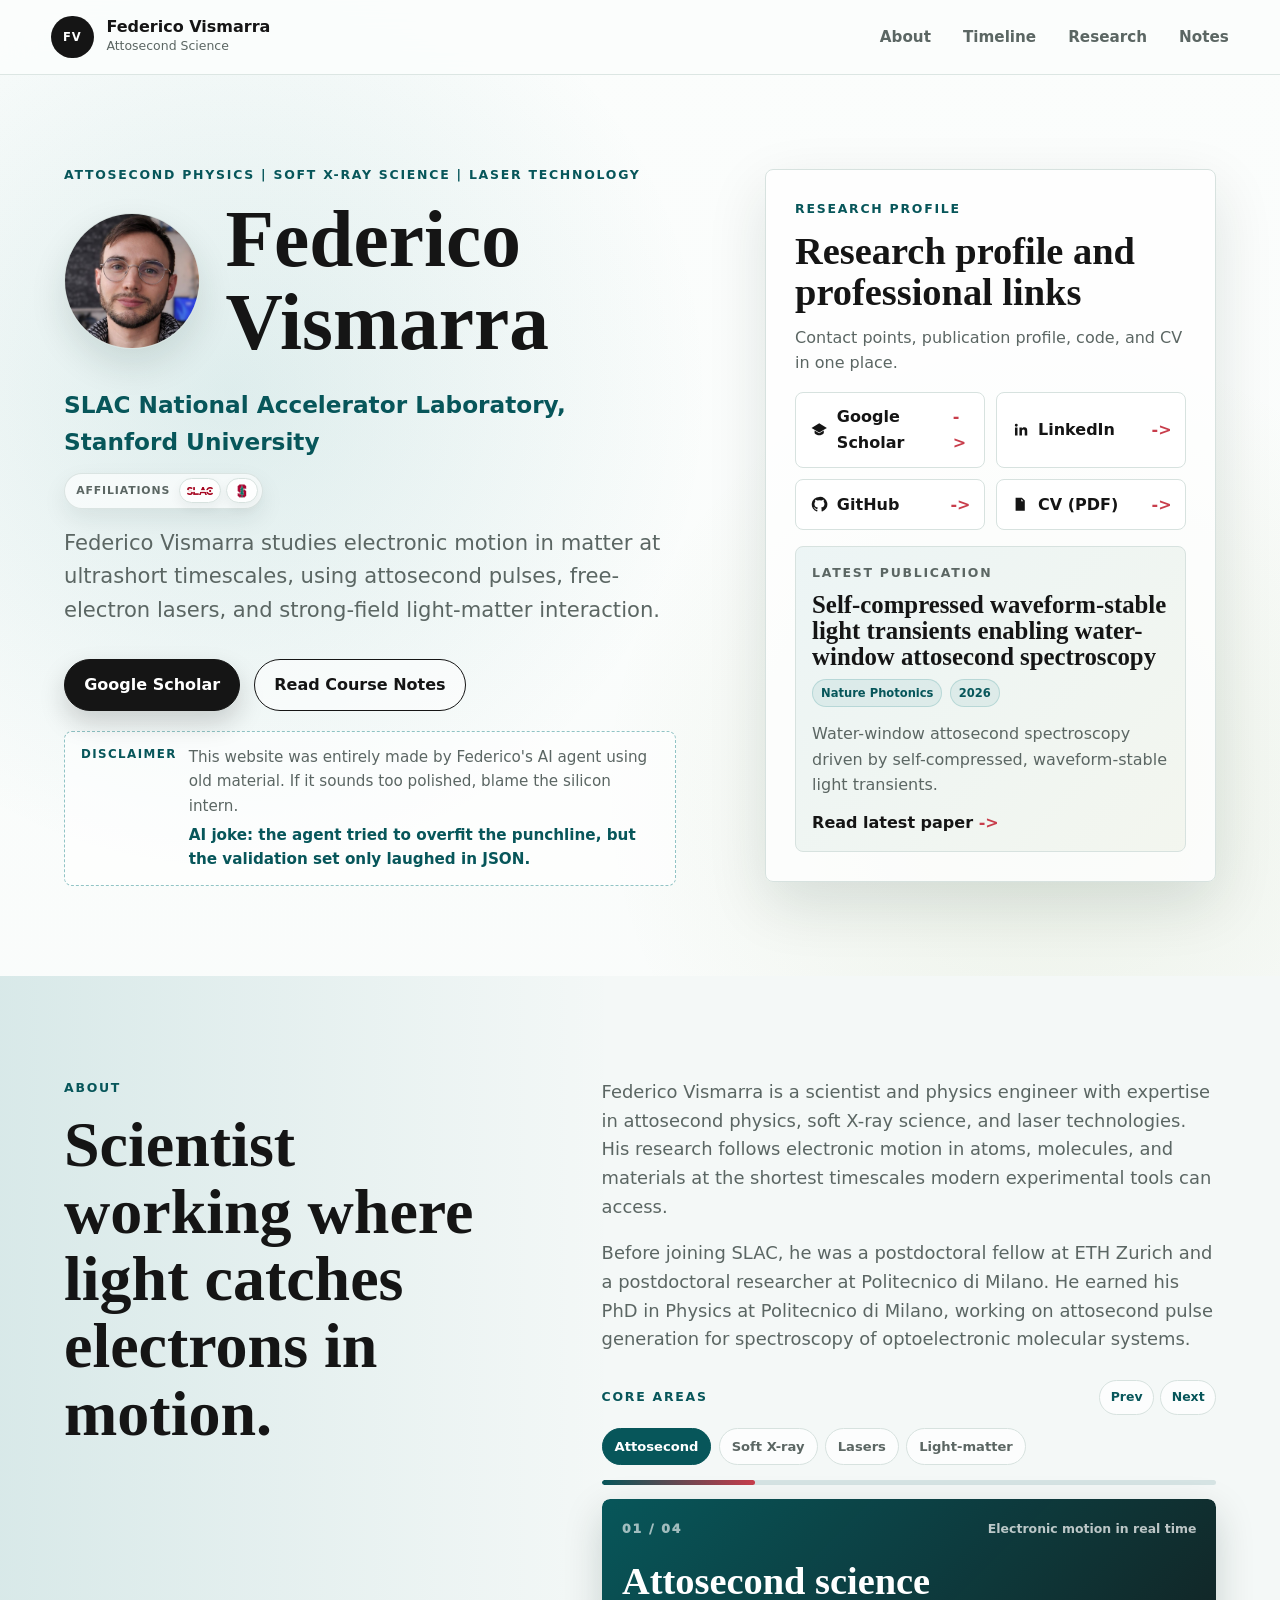
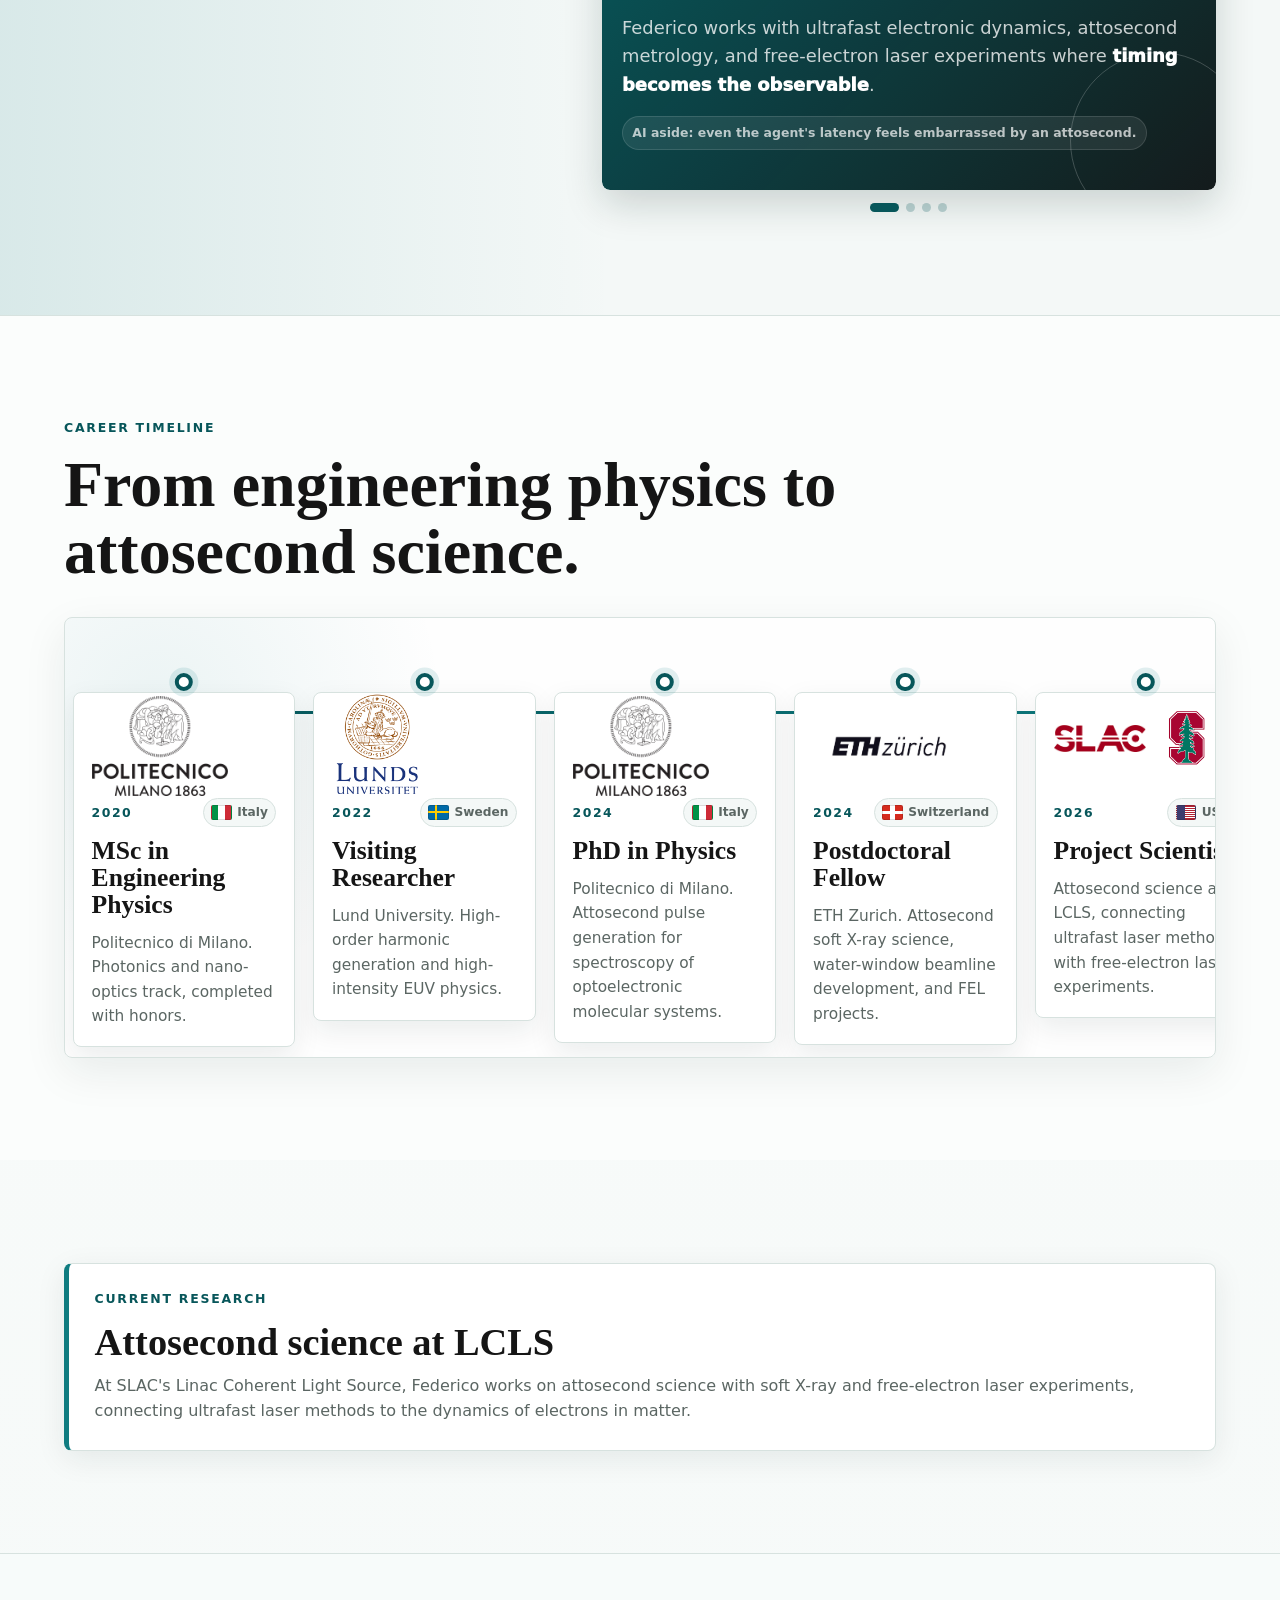
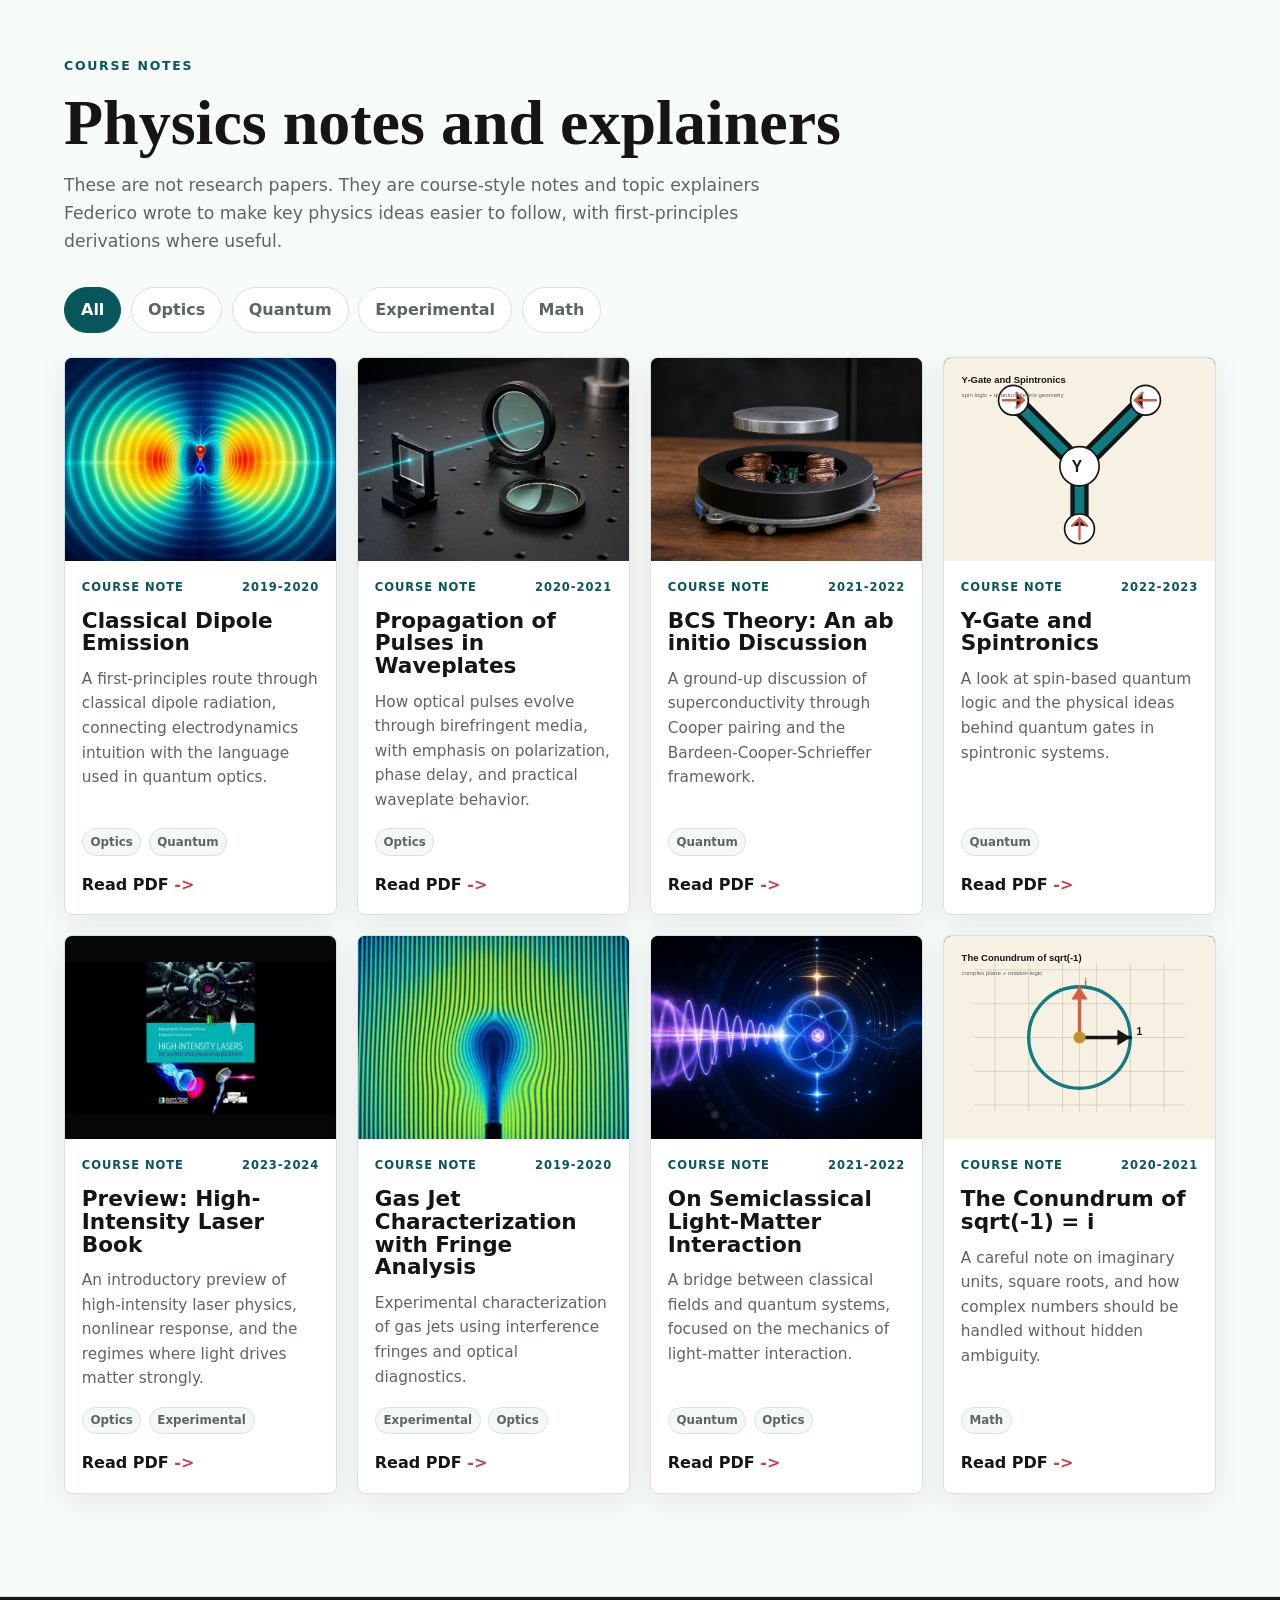
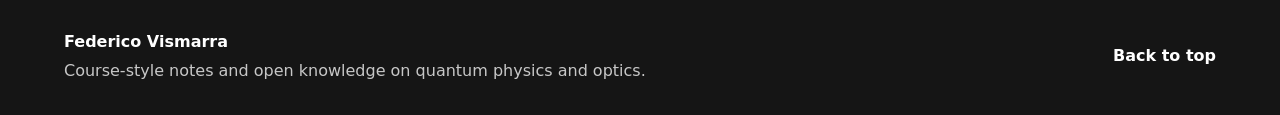
==== commit 93fa2eef: "small polish" ====
--- a/index.html
+++ b/index.html
@@ -3,10 +3,83 @@
 <head>
     <meta charset="UTF-8">
     <meta name="viewport" content="width=device-width, initial-scale=1.0">
-    <meta name="description" content="Federico Vismarra at SLAC National Accelerator Laboratory, Stanford University. Attosecond physics, soft X-ray science, laser technology, and strong-field light-matter interaction.">
+    <meta name="description" content="Federico Vismarra is a scientist at SLAC National Accelerator Laboratory, Stanford University, working on attosecond physics, soft X-ray science, laser technology, and strong-field light-matter interaction.">
     <meta name="theme-color" content="#f4f8f7">
     <title>Federico Vismarra | SLAC National Accelerator Laboratory, Stanford University</title>
+    <link rel="canonical" href="https://fedefirefox.github.io/federico.vismarra.myquantumreality/">
+    <meta name="robots" content="index, follow">
+    <meta name="author" content="Federico Vismarra">
+    <meta name="keywords" content="Federico Vismarra, attosecond physics, soft X-ray science, SLAC, Stanford University, laser technology, light-matter interaction, ultrafast science">
+    <meta property="og:type" content="profile">
+    <meta property="og:site_name" content="Federico Vismarra">
+    <meta property="og:title" content="Federico Vismarra | Attosecond Science">
+    <meta property="og:description" content="Scientist at SLAC National Accelerator Laboratory, Stanford University. Attosecond physics, soft X-ray science, laser technology, and strong-field light-matter interaction.">
+    <meta property="og:url" content="https://fedefirefox.github.io/federico.vismarra.myquantumreality/">
+    <meta property="og:image" content="https://fedefirefox.github.io/federico.vismarra.myquantumreality/assets/federico-vismarra-headshot-profile.jpg">
+    <meta property="profile:first_name" content="Federico">
+    <meta property="profile:last_name" content="Vismarra">
+    <meta name="twitter:card" content="summary_large_image">
+    <meta name="twitter:title" content="Federico Vismarra | Attosecond Science">
+    <meta name="twitter:description" content="Scientist at SLAC National Accelerator Laboratory, Stanford University, working on attosecond physics and soft X-ray science.">
+    <meta name="twitter:image" content="https://fedefirefox.github.io/federico.vismarra.myquantumreality/assets/federico-vismarra-headshot-profile.jpg">
     <link rel="stylesheet" href="styles.css">
+    <script type="application/ld+json">
+    {
+        "@context": "https://schema.org",
+        "@type": "Person",
+        "name": "Federico Vismarra",
+        "givenName": "Federico",
+        "familyName": "Vismarra",
+        "honorificPrefix": "Dr.",
+        "url": "https://fedefirefox.github.io/federico.vismarra.myquantumreality/",
+        "image": "https://fedefirefox.github.io/federico.vismarra.myquantumreality/assets/federico-vismarra-headshot-profile.jpg",
+        "jobTitle": "Scientist",
+        "description": "Scientist working on attosecond physics, soft X-ray science, laser technology, and strong-field light-matter interaction.",
+        "affiliation": [
+            {
+                "@type": "Organization",
+                "name": "SLAC National Accelerator Laboratory",
+                "url": "https://www6.slac.stanford.edu/"
+            },
+            {
+                "@type": "CollegeOrUniversity",
+                "name": "Stanford University",
+                "url": "https://www.stanford.edu/"
+            }
+        ],
+        "alumniOf": [
+            {
+                "@type": "CollegeOrUniversity",
+                "name": "Politecnico di Milano",
+                "url": "https://www.polimi.it/en"
+            },
+            {
+                "@type": "CollegeOrUniversity",
+                "name": "ETH Zurich",
+                "url": "https://ethz.ch/en.html"
+            },
+            {
+                "@type": "CollegeOrUniversity",
+                "name": "Lund University",
+                "url": "https://www.lunduniversity.lu.se/"
+            }
+        ],
+        "sameAs": [
+            "https://scholar.google.com/citations?user=dOk0jQgAAAAJ&hl=en",
+            "https://www.linkedin.com/in/federico-vismarra-810713168",
+            "https://github.com/fedefirefox",
+            "https://orcid.org/0000-0002-2348-2749"
+        ],
+        "knowsAbout": [
+            "Attosecond physics",
+            "Soft X-ray science",
+            "Laser technology",
+            "Light-matter interaction",
+            "Ultrafast science",
+            "Free-electron lasers"
+        ]
+    }
+    </script>
 </head>
 <body>
     <header class="site-header">
@@ -42,14 +115,14 @@
                         <img src="assets/institutions/stanford.webp" alt="Stanford University logo">
                     </a>
                 </div>
-                <p class="hero-lede">I study electronic motion in matter at ultrashort timescales, using attosecond pulses, free-electron lasers, and strong-field light-matter interaction.</p>
+                <p class="hero-lede">Federico Vismarra studies electronic motion in matter at ultrashort timescales, using attosecond pulses, free-electron lasers, and strong-field light-matter interaction.</p>
                 <div class="hero-actions">
                     <a class="button primary" href="https://scholar.google.com/citations?user=dOk0jQgAAAAJ&hl=en" target="_blank" rel="noopener">Google Scholar</a>
                     <a class="button secondary" href="#notes">Read Course Notes</a>
                 </div>
                 <div class="ai-disclaimer">
                     <strong>Disclaimer</strong>
-                    <span>This website was entirely made by my AI agent using old material. If it sounds too polished, blame the silicon intern.<br><em>AI joke: I tried to overfit the punchline, but the validation set only laughed in JSON.</em></span>
+                    <span>This website was entirely made by Federico's AI agent using old material. If it sounds too polished, blame the silicon intern.<br><em>AI joke: the agent tried to overfit the punchline, but the validation set only laughed in JSON.</em></span>
                 </div>
             </div>
             <aside class="hero-contact" aria-label="Research profile and professional links">
@@ -102,8 +175,8 @@
                     <h2>Scientist working where light catches electrons in motion.</h2>
                 </div>
                 <div class="about-copy">
-                    <p>I am a scientist and physics engineer with expertise in attosecond physics, soft X-ray science, and laser technologies. My research follows electronic motion in atoms, molecules, and materials at the shortest timescales modern experimental tools can access.</p>
-                    <p>Before joining SLAC, I was a postdoctoral fellow at ETH Zurich and a postdoctoral researcher at Politecnico di Milano. I earned my PhD in Physics at Politecnico di Milano, working on attosecond pulse generation for spectroscopy of optoelectronic molecular systems.</p>
+                    <p>Federico Vismarra is a scientist and physics engineer with expertise in attosecond physics, soft X-ray science, and laser technologies. His research follows electronic motion in atoms, molecules, and materials at the shortest timescales modern experimental tools can access.</p>
+                    <p>Before joining SLAC, he was a postdoctoral fellow at ETH Zurich and a postdoctoral researcher at Politecnico di Milano. He earned his PhD in Physics at Politecnico di Milano, working on attosecond pulse generation for spectroscopy of optoelectronic molecular systems.</p>
                     <div class="area-slider" data-active="0">
                         <div class="area-slider-header">
                             <p class="eyebrow">Core Areas</p>
@@ -132,7 +205,7 @@
 
         <section id="timeline" class="section timeline-section">
             <div class="section-heading">
-                <p class="eyebrow">My Timeline</p>
+                <p class="eyebrow">Career Timeline</p>
                 <h2>From engineering physics to attosecond science.</h2>
             </div>
             <div class="timeline-shell" aria-label="Career timeline">
@@ -221,7 +294,7 @@
             <div class="current-research">
                 <p class="eyebrow">Current Research</p>
                 <h3>Attosecond science at LCLS</h3>
-                <p>At SLAC's Linac Coherent Light Source, I work on attosecond science with soft X-ray and free-electron laser experiments, connecting ultrafast laser methods to the dynamics of electrons in matter.</p>
+                <p>At SLAC's Linac Coherent Light Source, Federico works on attosecond science with soft X-ray and free-electron laser experiments, connecting ultrafast laser methods to the dynamics of electrons in matter.</p>
             </div>
         </section>
 
@@ -229,7 +302,7 @@
             <div class="section-heading">
                 <p class="eyebrow">Course Notes</p>
                 <h2>Physics notes and explainers</h2>
-                <p>These are not research papers. They are course-style notes and topic explainers I wrote to make key physics ideas easier to follow, with first-principles derivations where useful.</p>
+                <p>These are not research papers. They are course-style notes and topic explainers Federico wrote to make key physics ideas easier to follow, with first-principles derivations where useful.</p>
             </div>
             <div class="paper-controls" aria-label="Filter papers by topic">
                 <button class="filter-button active" type="button" data-filter="all">All</button>
@@ -245,10 +318,10 @@
     <div class="cat-popover" id="catPopover" aria-hidden="true">
         <div class="cat-dialog" role="dialog" aria-modal="true" aria-labelledby="catTitle">
             <button class="cat-close" type="button" aria-label="Close attosecond cat popup">x</button>
-            <img src="assets/attosecond-schrodinger-cat.gif" alt="Attosecond Schr&oumldinger cat animation">
+            <img src="assets/attosecond-schrodinger-cat.gif" alt="Attosecond Schrödinger cat animation">
             <div>
                 <p class="eyebrow">Bonus Eigenstate</p>
-                <h2 id="catTitle">Attosecond Schrodinger cat</h2>
+                <h2 id="catTitle">Attosecond Schrödinger cat</h2>
                 <p>It is simultaneously a joke and not a joke until you press the button.</p>
                 <button class="button primary cat-collapse" type="button">Collapse wavefunction</button>
             </div>
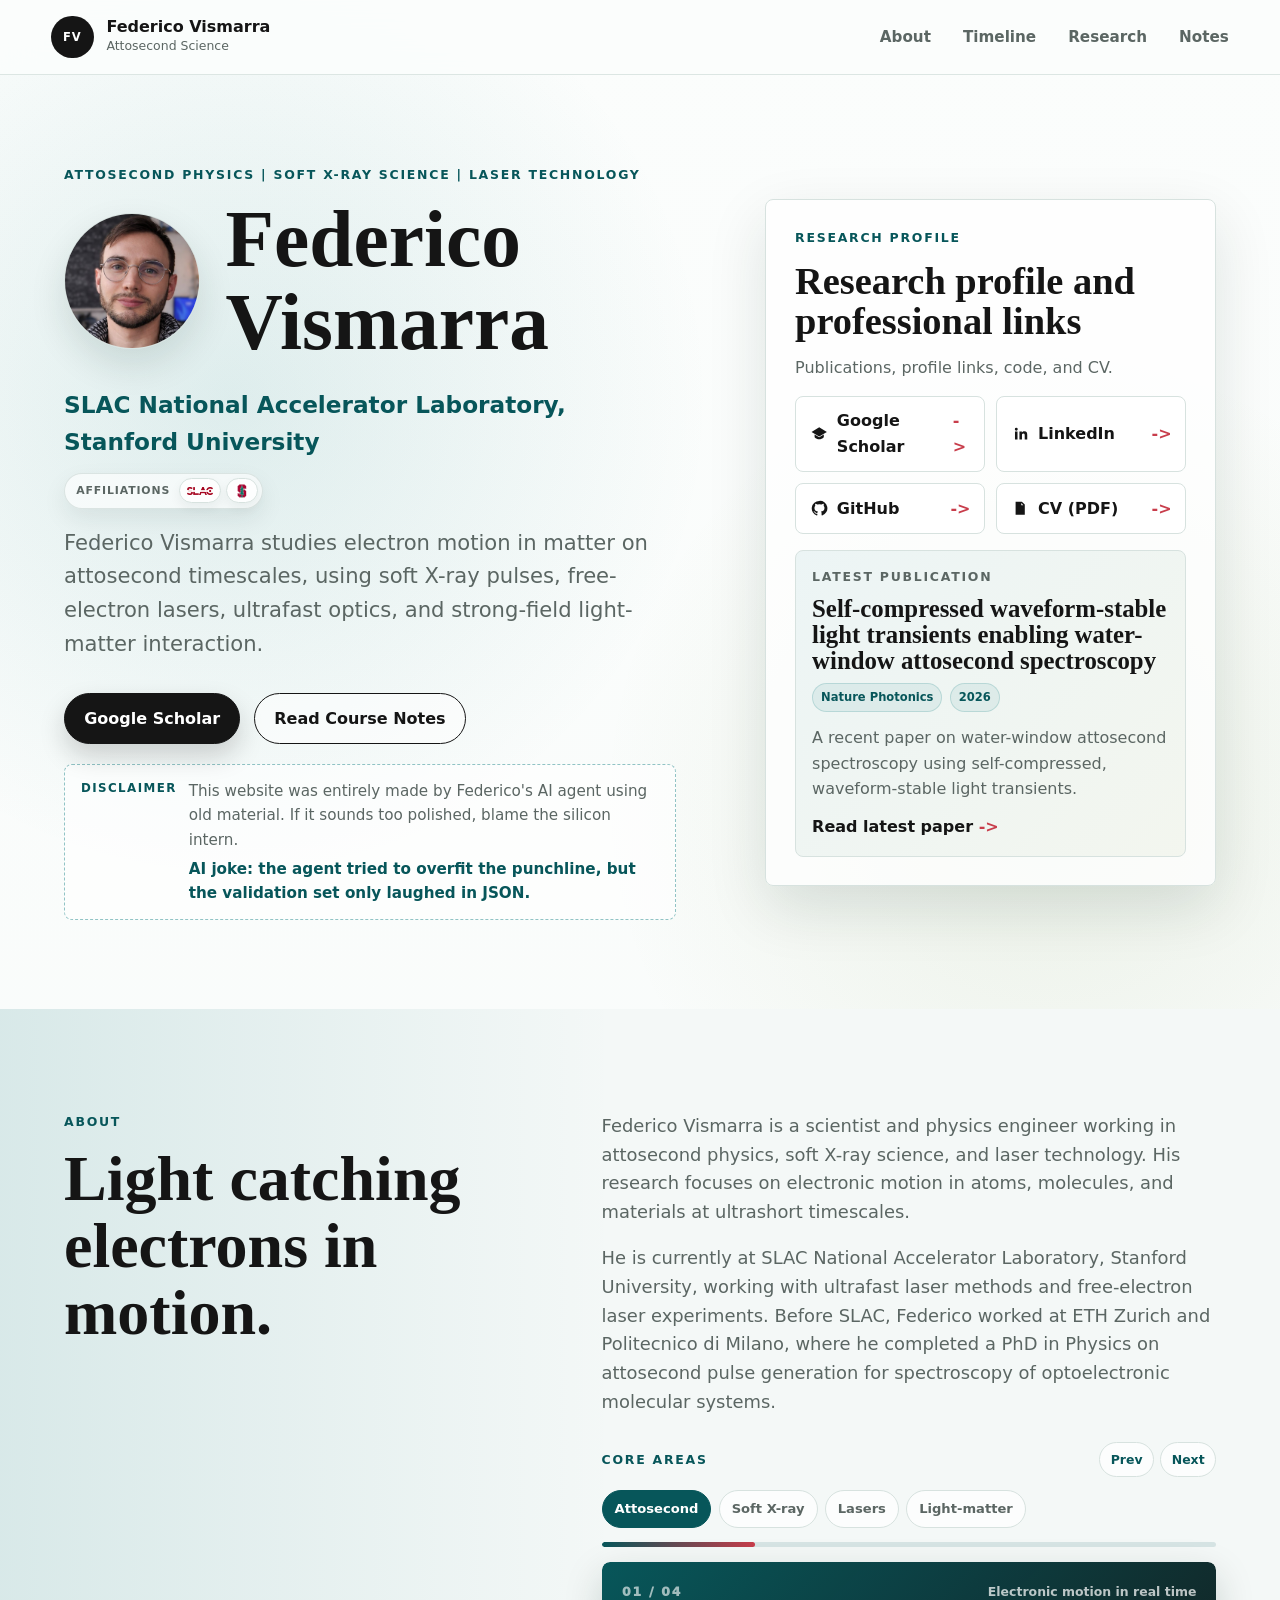
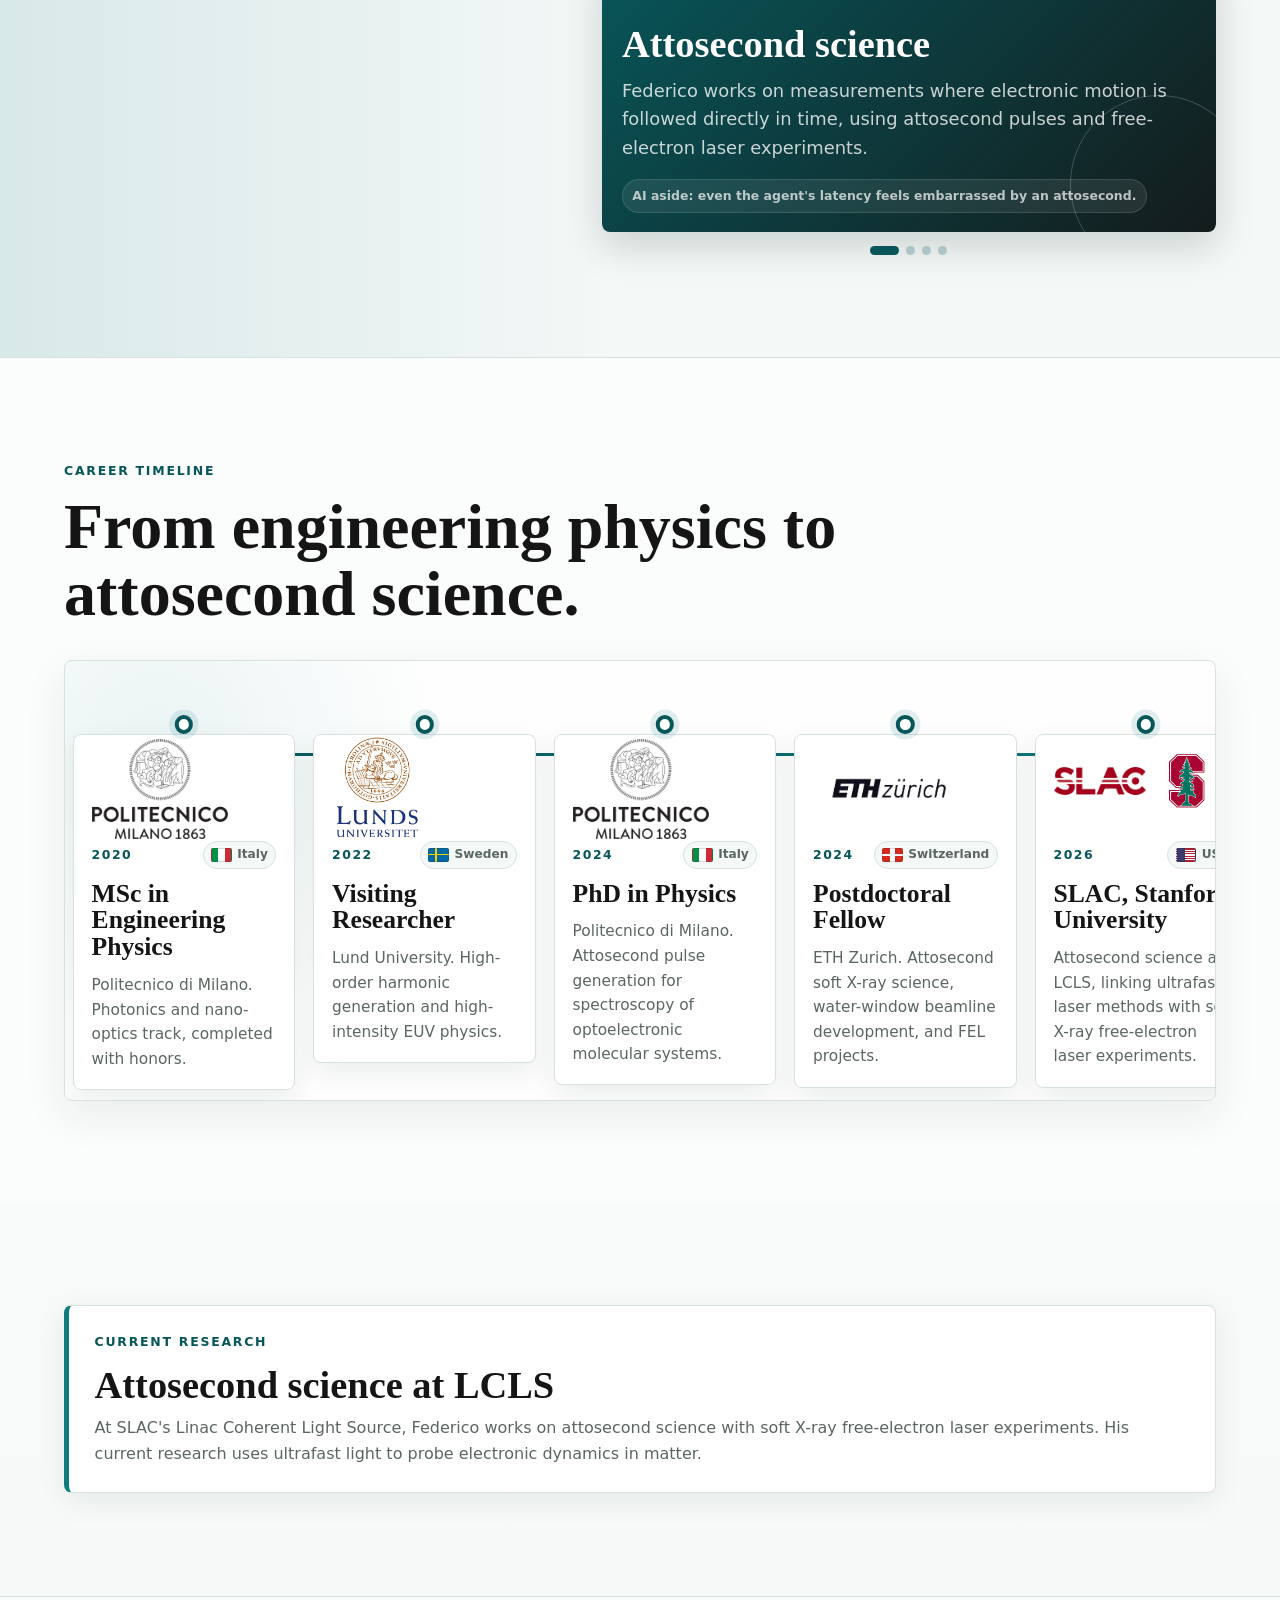
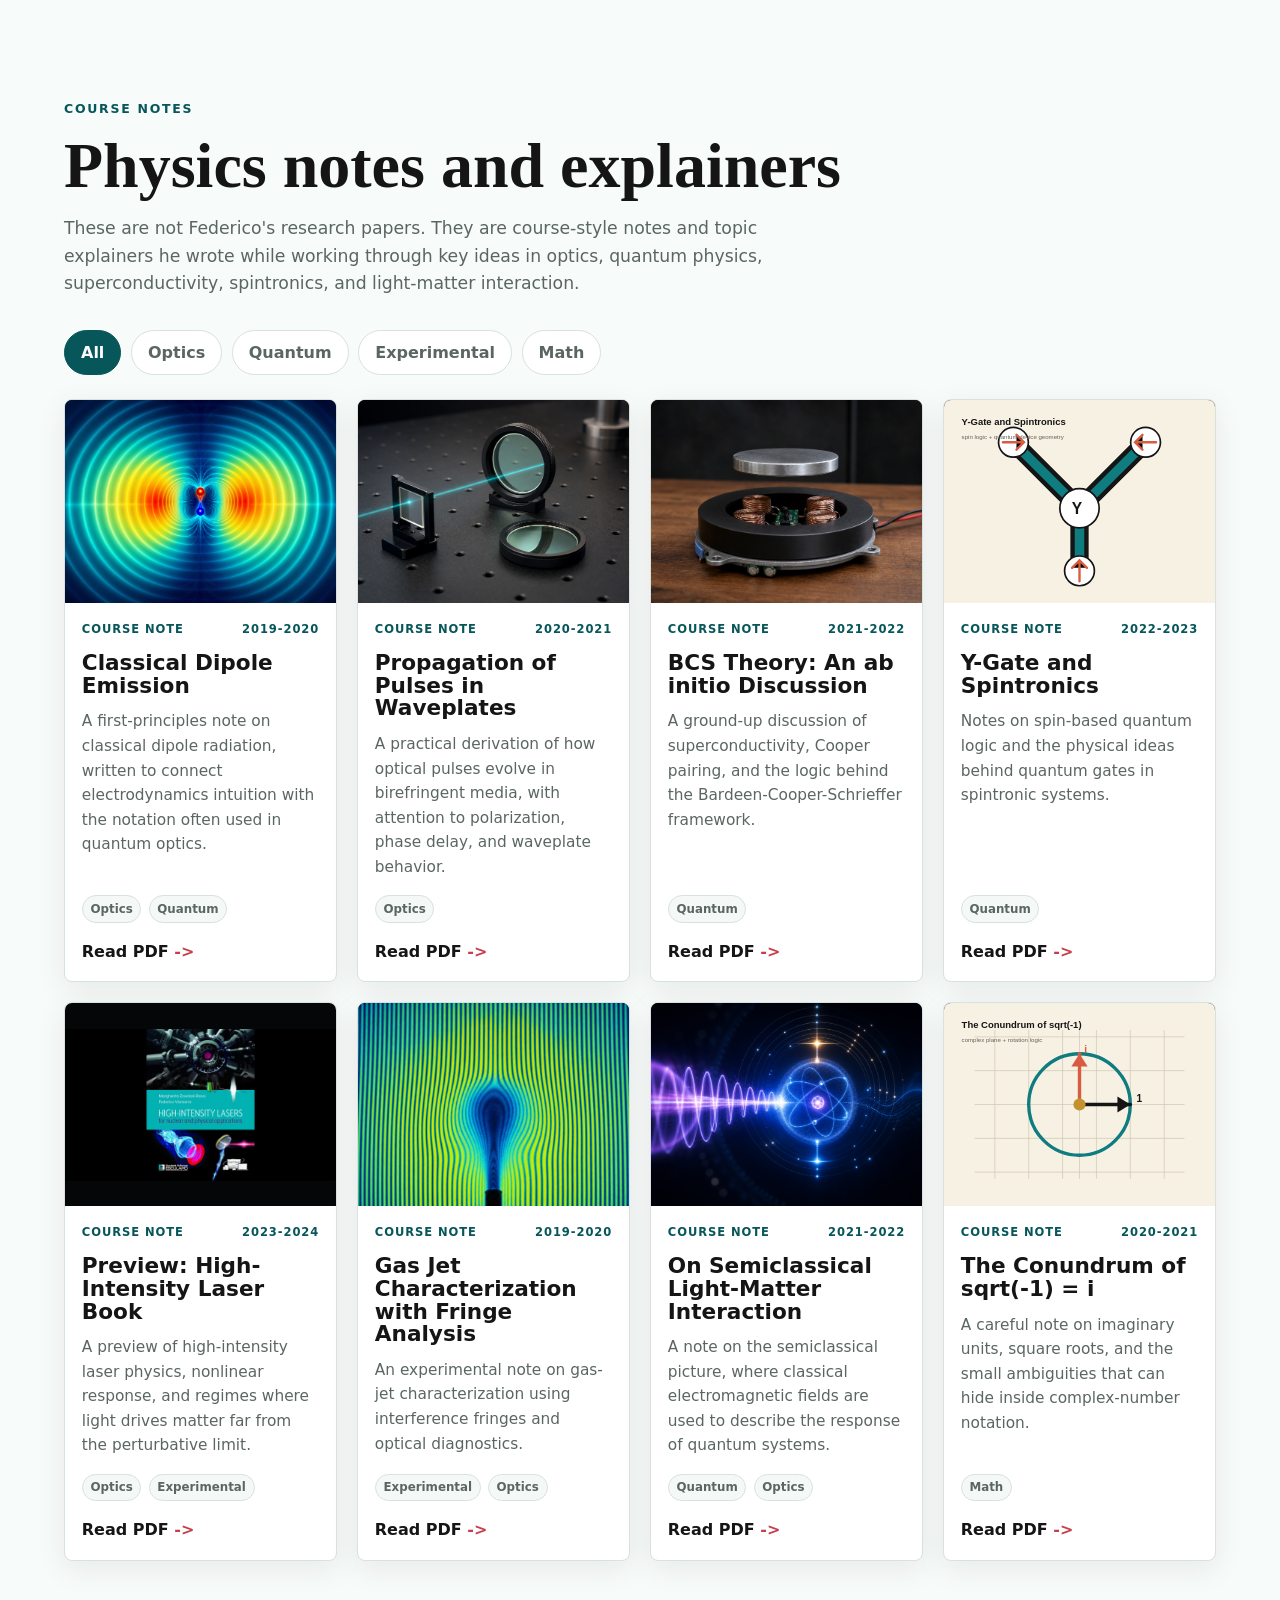
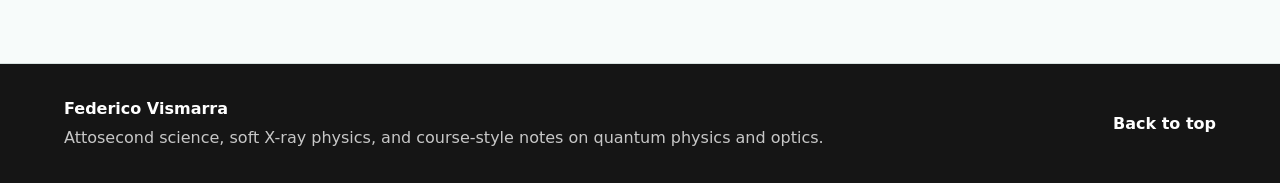
==== commit 3f04f0ff: "Polishing" ====
--- a/index.html
+++ b/index.html
@@ -3,7 +3,7 @@
 <head>
     <meta charset="UTF-8">
     <meta name="viewport" content="width=device-width, initial-scale=1.0">
-    <meta name="description" content="Federico Vismarra is a scientist at SLAC National Accelerator Laboratory, Stanford University, working on attosecond physics, soft X-ray science, laser technology, and strong-field light-matter interaction.">
+    <meta name="description" content="Federico Vismarra is a scientist at SLAC National Accelerator Laboratory, Stanford University. His work focuses on attosecond physics, soft X-ray science, ultrafast lasers, and light-matter interaction.">
     <meta name="theme-color" content="#f4f8f7">
     <title>Federico Vismarra | SLAC National Accelerator Laboratory, Stanford University</title>
     <link rel="canonical" href="https://fedefirefox.github.io/federico.vismarra.myquantumreality/">
@@ -13,14 +13,14 @@
     <meta property="og:type" content="profile">
     <meta property="og:site_name" content="Federico Vismarra">
     <meta property="og:title" content="Federico Vismarra | Attosecond Science">
-    <meta property="og:description" content="Scientist at SLAC National Accelerator Laboratory, Stanford University. Attosecond physics, soft X-ray science, laser technology, and strong-field light-matter interaction.">
+    <meta property="og:description" content="Federico Vismarra works at SLAC National Accelerator Laboratory, Stanford University, on attosecond science, soft X-ray experiments, ultrafast lasers, and light-matter interaction.">
     <meta property="og:url" content="https://fedefirefox.github.io/federico.vismarra.myquantumreality/">
     <meta property="og:image" content="https://fedefirefox.github.io/federico.vismarra.myquantumreality/assets/federico-vismarra-headshot-profile.jpg">
     <meta property="profile:first_name" content="Federico">
     <meta property="profile:last_name" content="Vismarra">
     <meta name="twitter:card" content="summary_large_image">
     <meta name="twitter:title" content="Federico Vismarra | Attosecond Science">
-    <meta name="twitter:description" content="Scientist at SLAC National Accelerator Laboratory, Stanford University, working on attosecond physics and soft X-ray science.">
+    <meta name="twitter:description" content="Federico Vismarra works on attosecond physics, soft X-ray science, ultrafast lasers, and light-matter interaction at SLAC, Stanford University.">
     <meta name="twitter:image" content="https://fedefirefox.github.io/federico.vismarra.myquantumreality/assets/federico-vismarra-headshot-profile.jpg">
     <link rel="stylesheet" href="styles.css">
     <script type="application/ld+json">
@@ -34,7 +34,7 @@
         "url": "https://fedefirefox.github.io/federico.vismarra.myquantumreality/",
         "image": "https://fedefirefox.github.io/federico.vismarra.myquantumreality/assets/federico-vismarra-headshot-profile.jpg",
         "jobTitle": "Scientist",
-        "description": "Scientist working on attosecond physics, soft X-ray science, laser technology, and strong-field light-matter interaction.",
+        "description": "Federico Vismarra is a scientist at SLAC National Accelerator Laboratory, Stanford University, working on attosecond physics, soft X-ray science, ultrafast lasers, and light-matter interaction.",
         "affiliation": [
             {
                 "@type": "Organization",
@@ -115,7 +115,7 @@
                         <img src="assets/institutions/stanford.webp" alt="Stanford University logo">
                     </a>
                 </div>
-                <p class="hero-lede">Federico Vismarra studies electronic motion in matter at ultrashort timescales, using attosecond pulses, free-electron lasers, and strong-field light-matter interaction.</p>
+                <p class="hero-lede">Federico Vismarra studies electron motion in matter on attosecond timescales, using soft X-ray pulses, free-electron lasers, ultrafast optics, and strong-field light-matter interaction.</p>
                 <div class="hero-actions">
                     <a class="button primary" href="https://scholar.google.com/citations?user=dOk0jQgAAAAJ&hl=en" target="_blank" rel="noopener">Google Scholar</a>
                     <a class="button secondary" href="#notes">Read Course Notes</a>
@@ -128,7 +128,7 @@
             <aside class="hero-contact" aria-label="Research profile and professional links">
                 <p class="eyebrow">Research Profile</p>
                 <h2>Research profile and professional links</h2>
-                <p>Contact points, publication profile, code, and CV in one place.</p>
+                <p>Publications, profile links, code, and CV.</p>
                 <div class="hero-contact-grid">
                     <a href="https://scholar.google.com/citations?user=dOk0jQgAAAAJ&hl=en" target="_blank" rel="noopener">
                         <span class="link-label">
@@ -172,11 +172,11 @@
             <div class="about-layout">
                 <div>
                     <p class="eyebrow">About</p>
-                    <h2>Scientist working where light catches electrons in motion.</h2>
+                    <h2>Light catching electrons in motion.</h2>
                 </div>
                 <div class="about-copy">
-                    <p>Federico Vismarra is a scientist and physics engineer with expertise in attosecond physics, soft X-ray science, and laser technologies. His research follows electronic motion in atoms, molecules, and materials at the shortest timescales modern experimental tools can access.</p>
-                    <p>Before joining SLAC, he was a postdoctoral fellow at ETH Zurich and a postdoctoral researcher at Politecnico di Milano. He earned his PhD in Physics at Politecnico di Milano, working on attosecond pulse generation for spectroscopy of optoelectronic molecular systems.</p>
+                    <p>Federico Vismarra is a scientist and physics engineer working in attosecond physics, soft X-ray science, and laser technology. His research focuses on electronic motion in atoms, molecules, and materials at ultrashort timescales.</p>
+                    <p>He is currently at SLAC National Accelerator Laboratory, Stanford University, working with ultrafast laser methods and free-electron laser experiments. Before SLAC, Federico worked at ETH Zurich and Politecnico di Milano, where he completed a PhD in Physics on attosecond pulse generation for spectroscopy of optoelectronic molecular systems.</p>
                     <div class="area-slider" data-active="0">
                         <div class="area-slider-header">
                             <p class="eyebrow">Core Areas</p>
@@ -282,8 +282,8 @@
                                 <span class="timeline-year">2026</span>
                                 <span class="timeline-flag flag-us">USA</span>
                             </div>
-                            <h3>Project Scientist</h3>
-                            <p>Attosecond science at LCLS, connecting ultrafast laser methods with free-electron laser experiments.</p>
+                            <h3>SLAC, Stanford University</h3>
+                            <p>Attosecond science at LCLS, linking ultrafast laser methods with soft X-ray free-electron laser experiments.</p>
                         </div>
                     </article>
                 </div>
@@ -294,7 +294,7 @@
             <div class="current-research">
                 <p class="eyebrow">Current Research</p>
                 <h3>Attosecond science at LCLS</h3>
-                <p>At SLAC's Linac Coherent Light Source, Federico works on attosecond science with soft X-ray and free-electron laser experiments, connecting ultrafast laser methods to the dynamics of electrons in matter.</p>
+                <p>At SLAC's Linac Coherent Light Source, Federico works on attosecond science with soft X-ray free-electron laser experiments. His current research uses ultrafast light to probe electronic dynamics in matter.</p>
             </div>
         </section>
 
@@ -302,7 +302,7 @@
             <div class="section-heading">
                 <p class="eyebrow">Course Notes</p>
                 <h2>Physics notes and explainers</h2>
-                <p>These are not research papers. They are course-style notes and topic explainers Federico wrote to make key physics ideas easier to follow, with first-principles derivations where useful.</p>
+                <p>These are not Federico's research papers. They are course-style notes and topic explainers he wrote while working through key ideas in optics, quantum physics, superconductivity, spintronics, and light-matter interaction.</p>
             </div>
             <div class="paper-controls" aria-label="Filter papers by topic">
                 <button class="filter-button active" type="button" data-filter="all">All</button>
@@ -331,7 +331,7 @@
     <footer class="site-footer">
         <div>
             <strong>Federico Vismarra</strong>
-            <p>Course-style notes and open knowledge on quantum physics and optics.</p>
+            <p>Attosecond science, soft X-ray physics, and course-style notes on quantum physics and optics.</p>
         </div>
         <a href="#home">Back to top</a>
     </footer>
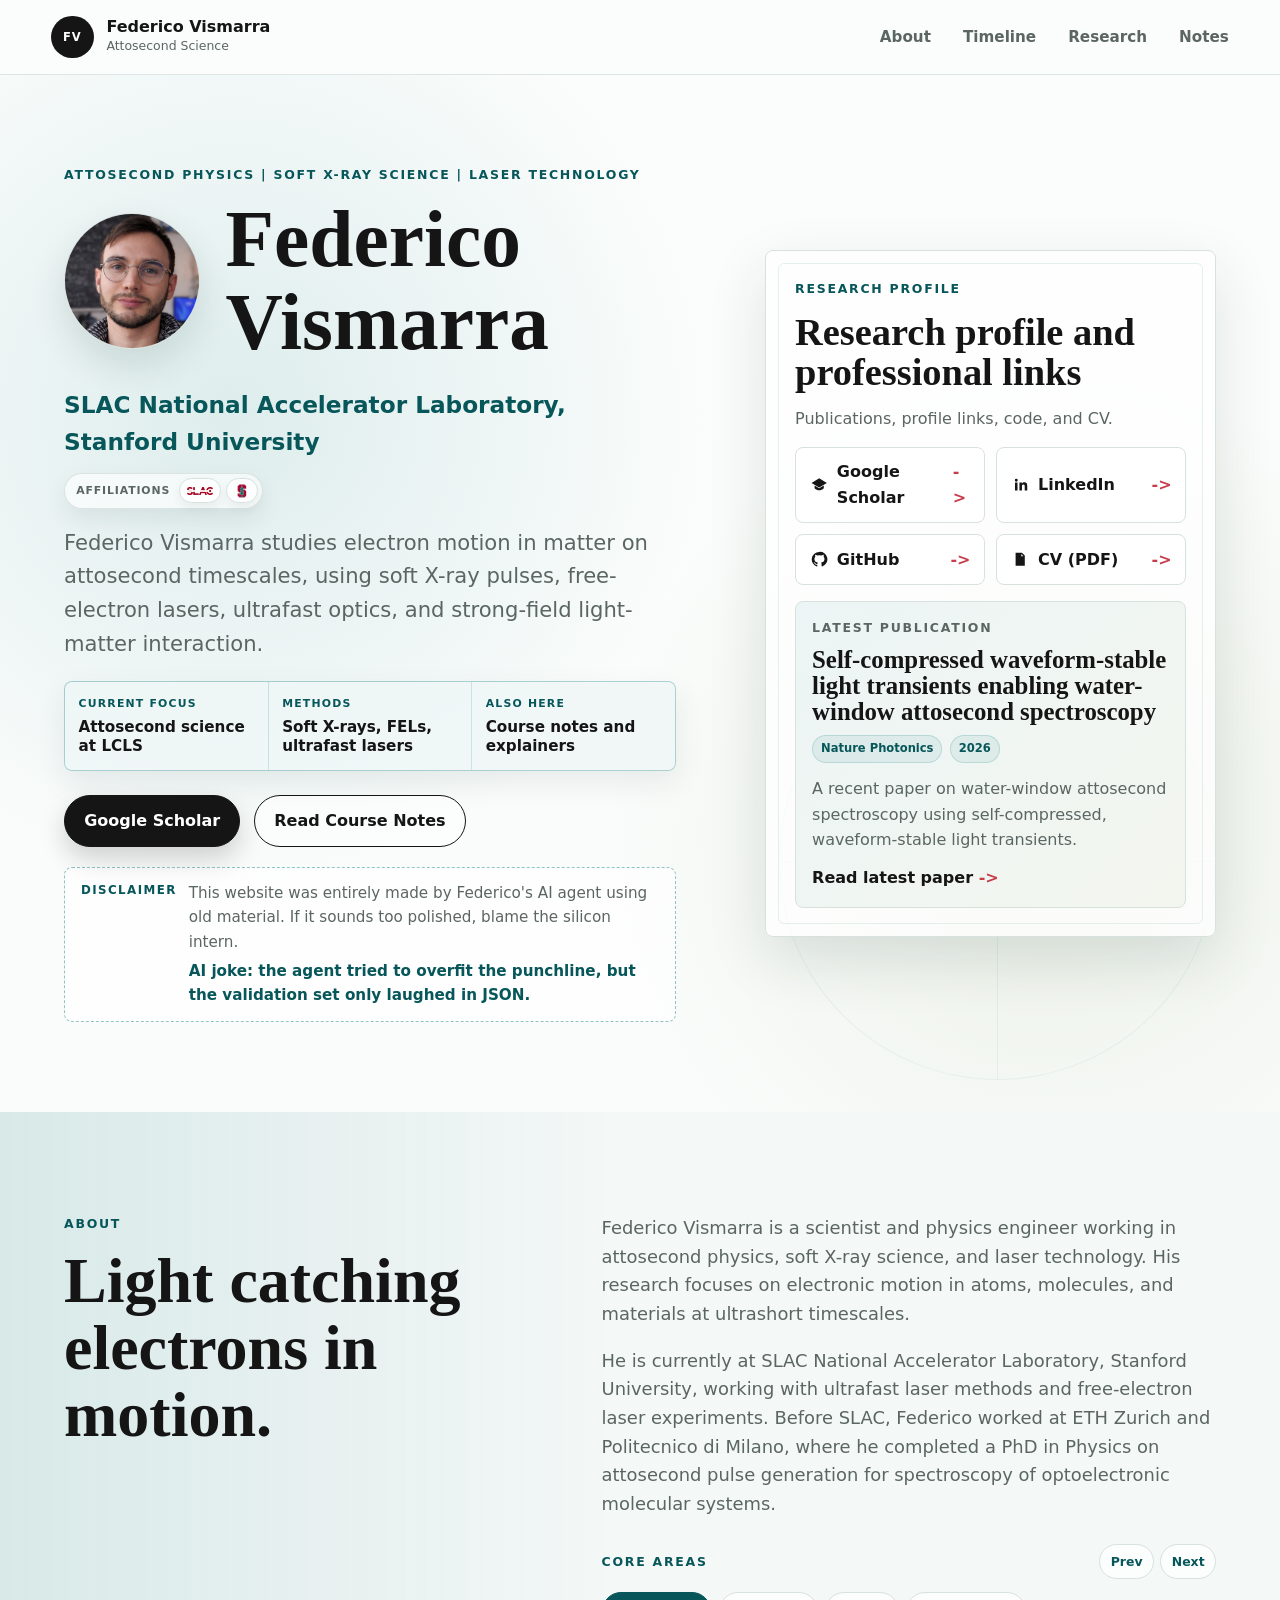
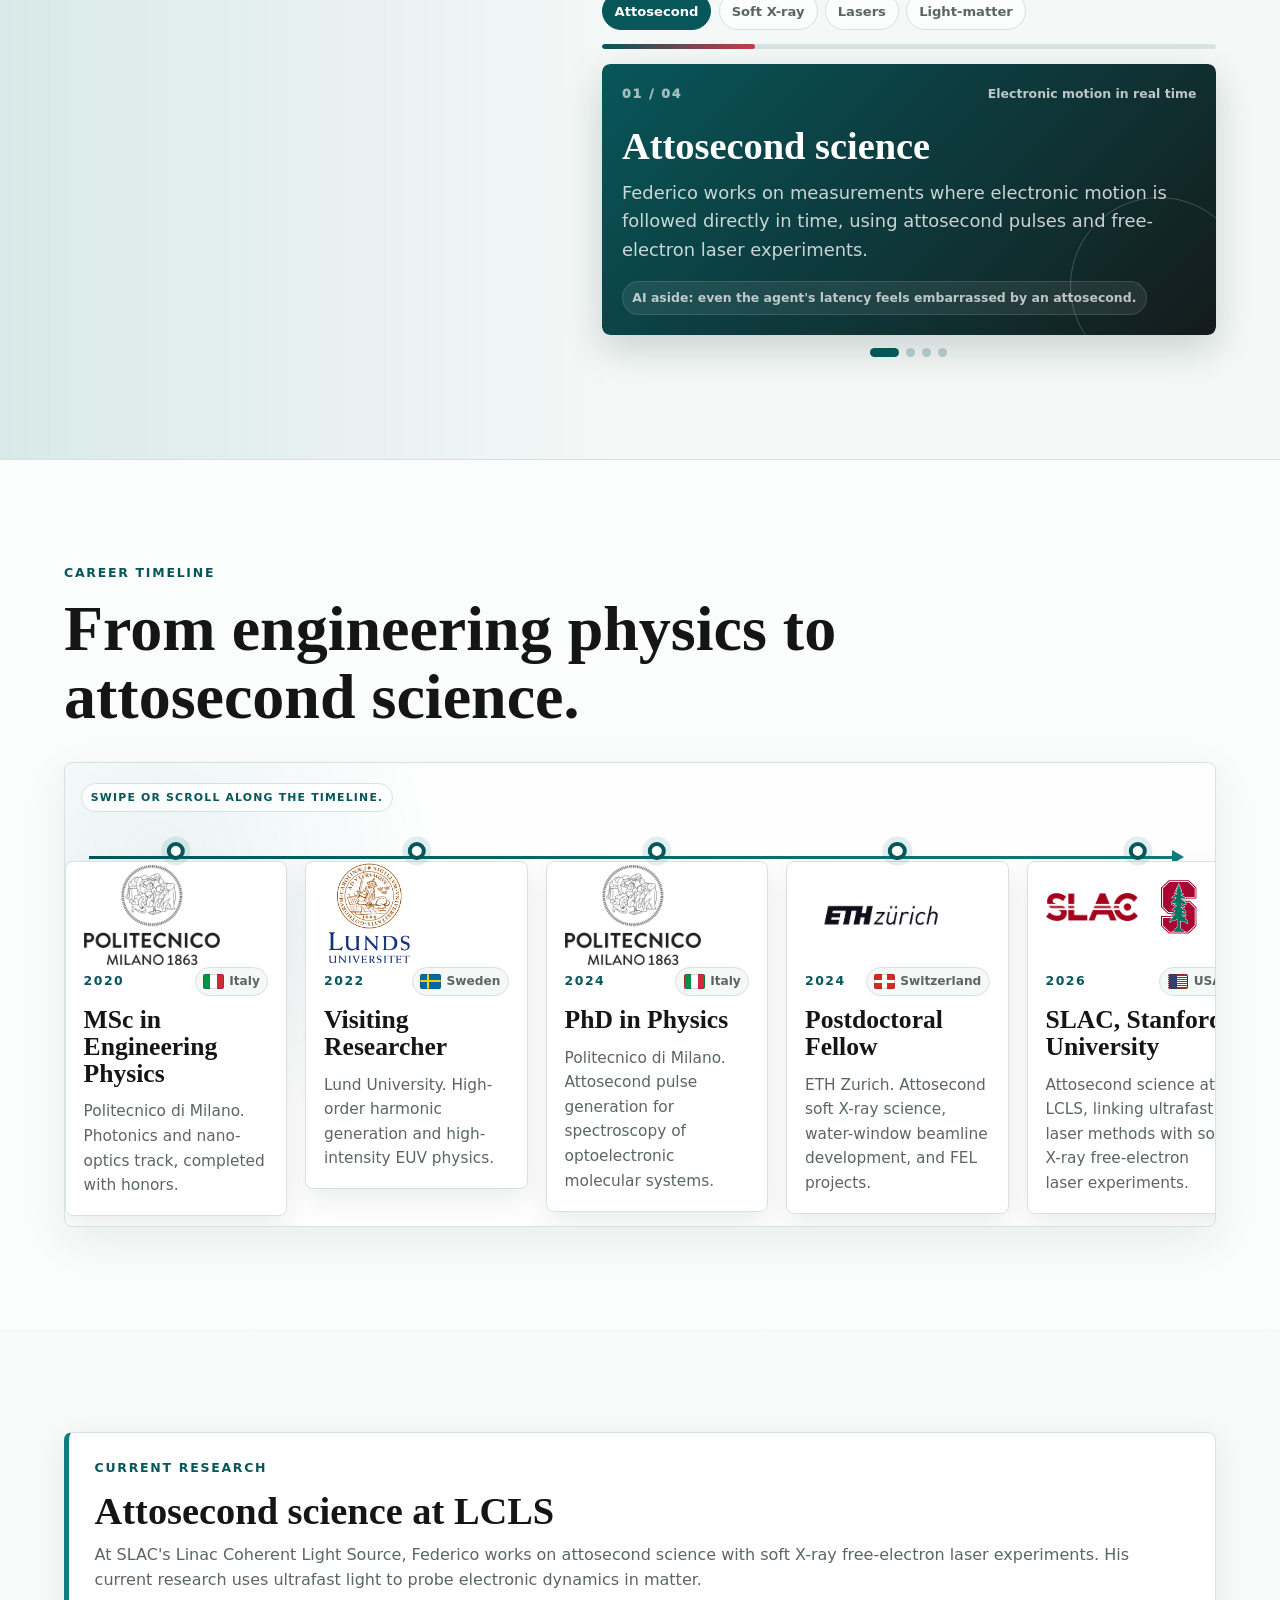
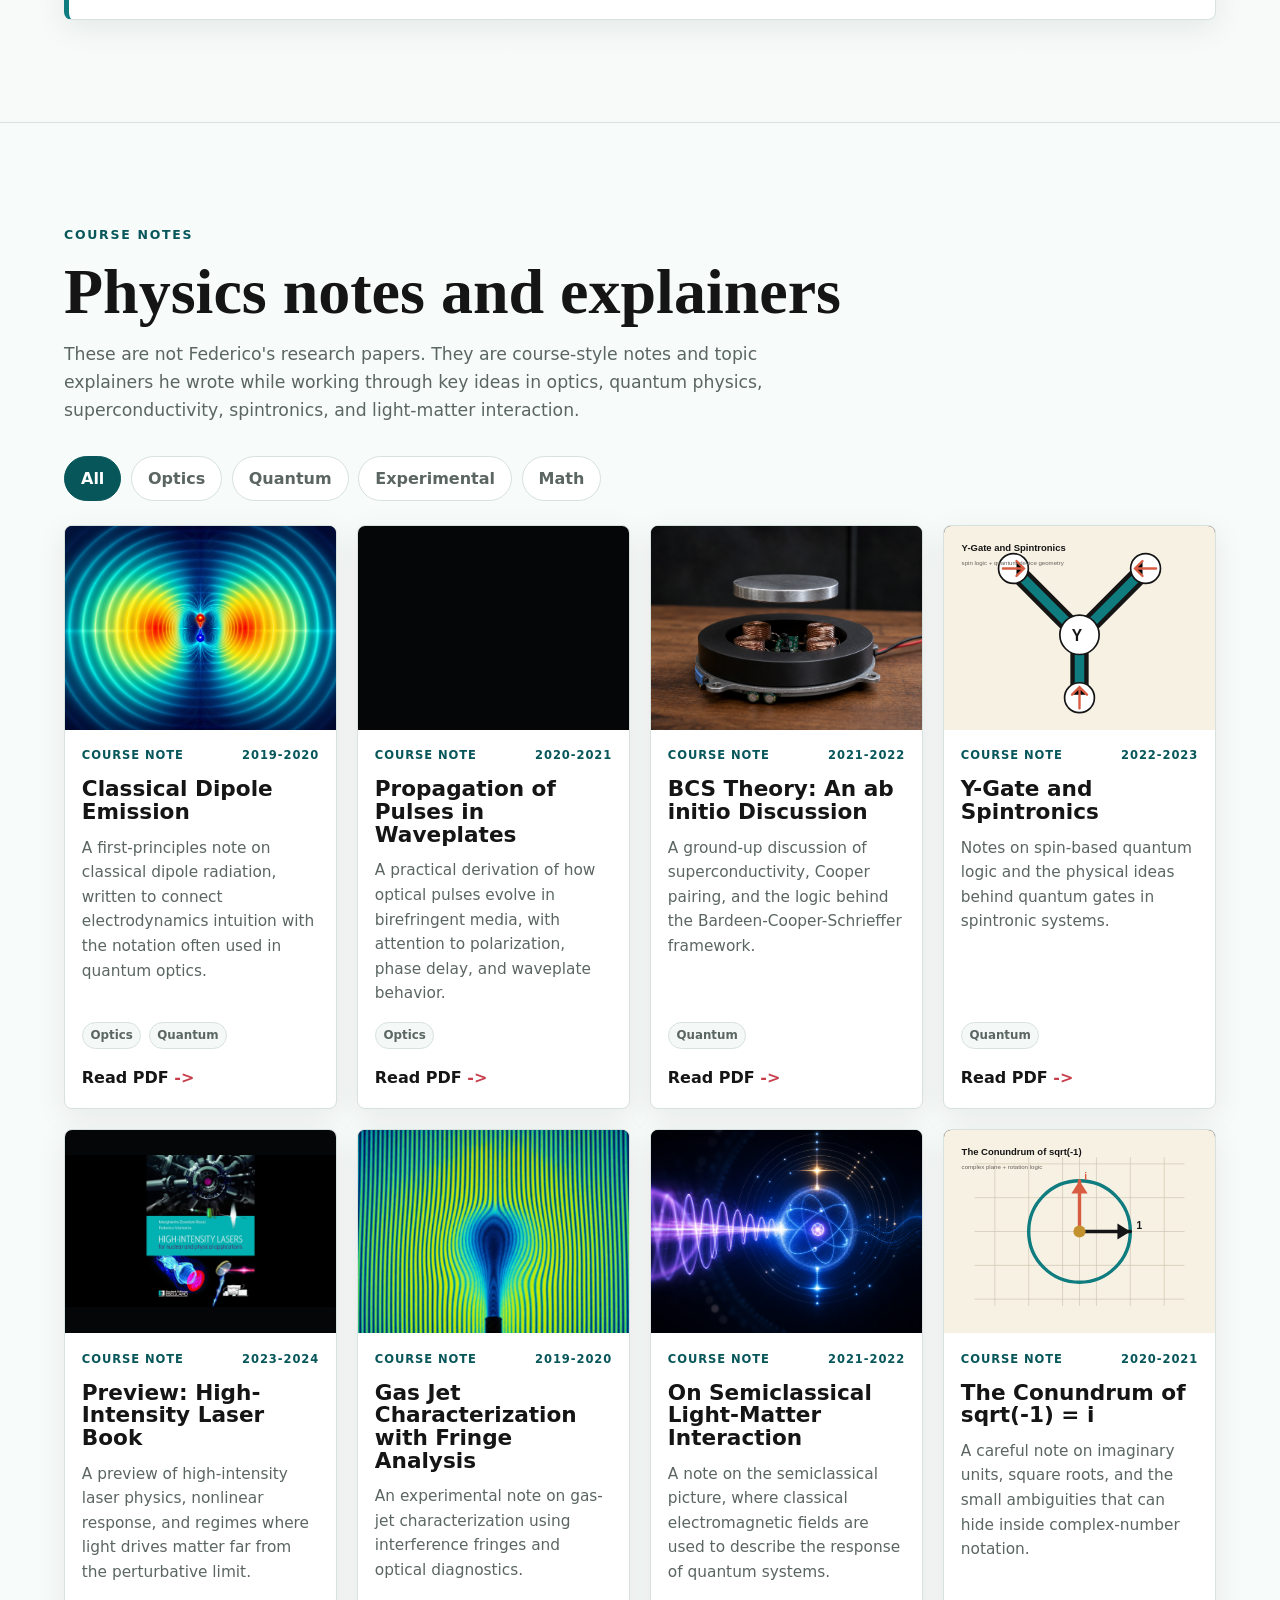
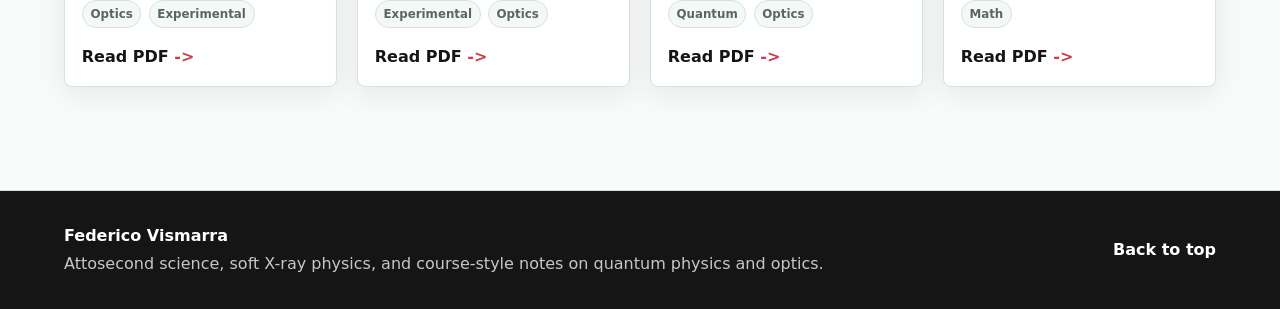
==== commit 073a53c1: "More polishing" ====
--- a/index.html
+++ b/index.html
@@ -16,72 +16,93 @@
     <meta property="og:description" content="Federico Vismarra works at SLAC National Accelerator Laboratory, Stanford University, on attosecond science, soft X-ray experiments, ultrafast lasers, and light-matter interaction.">
     <meta property="og:url" content="https://fedefirefox.github.io/federico.vismarra.myquantumreality/">
     <meta property="og:image" content="https://fedefirefox.github.io/federico.vismarra.myquantumreality/assets/federico-vismarra-headshot-profile.jpg">
+    <meta property="og:image:alt" content="Portrait of Federico Vismarra">
     <meta property="profile:first_name" content="Federico">
     <meta property="profile:last_name" content="Vismarra">
     <meta name="twitter:card" content="summary_large_image">
     <meta name="twitter:title" content="Federico Vismarra | Attosecond Science">
     <meta name="twitter:description" content="Federico Vismarra works on attosecond physics, soft X-ray science, ultrafast lasers, and light-matter interaction at SLAC, Stanford University.">
     <meta name="twitter:image" content="https://fedefirefox.github.io/federico.vismarra.myquantumreality/assets/federico-vismarra-headshot-profile.jpg">
+    <meta name="twitter:image:alt" content="Portrait of Federico Vismarra">
+    <link rel="icon" href="assets/favicon.svg" type="image/svg+xml">
     <link rel="stylesheet" href="styles.css">
     <script type="application/ld+json">
     {
         "@context": "https://schema.org",
-        "@type": "Person",
-        "name": "Federico Vismarra",
-        "givenName": "Federico",
-        "familyName": "Vismarra",
-        "honorificPrefix": "Dr.",
+        "@type": "ProfilePage",
+        "name": "Federico Vismarra | Attosecond Science",
         "url": "https://fedefirefox.github.io/federico.vismarra.myquantumreality/",
-        "image": "https://fedefirefox.github.io/federico.vismarra.myquantumreality/assets/federico-vismarra-headshot-profile.jpg",
-        "jobTitle": "Scientist",
-        "description": "Federico Vismarra is a scientist at SLAC National Accelerator Laboratory, Stanford University, working on attosecond physics, soft X-ray science, ultrafast lasers, and light-matter interaction.",
-        "affiliation": [
-            {
-                "@type": "Organization",
-                "name": "SLAC National Accelerator Laboratory",
-                "url": "https://www6.slac.stanford.edu/"
-            },
-            {
-                "@type": "CollegeOrUniversity",
-                "name": "Stanford University",
-                "url": "https://www.stanford.edu/"
+        "dateModified": "2026-08-31",
+        "mainEntity": {
+            "@type": "Person",
+            "@id": "https://fedefirefox.github.io/federico.vismarra.myquantumreality/#federico-vismarra",
+            "name": "Federico Vismarra",
+            "givenName": "Federico",
+            "familyName": "Vismarra",
+            "honorificPrefix": "Dr.",
+            "url": "https://fedefirefox.github.io/federico.vismarra.myquantumreality/",
+            "image": "https://fedefirefox.github.io/federico.vismarra.myquantumreality/assets/federico-vismarra-headshot-profile.jpg",
+            "jobTitle": "Scientist",
+            "description": "Federico Vismarra is a scientist at SLAC National Accelerator Laboratory, Stanford University, working on attosecond physics, soft X-ray science, ultrafast lasers, and light-matter interaction.",
+            "affiliation": [
+                {
+                    "@type": "Organization",
+                    "name": "SLAC National Accelerator Laboratory",
+                    "url": "https://www6.slac.stanford.edu/"
+                },
+                {
+                    "@type": "CollegeOrUniversity",
+                    "name": "Stanford University",
+                    "url": "https://www.stanford.edu/"
+                }
+            ],
+            "alumniOf": [
+                {
+                    "@type": "CollegeOrUniversity",
+                    "name": "Politecnico di Milano",
+                    "url": "https://www.polimi.it/en"
+                },
+                {
+                    "@type": "CollegeOrUniversity",
+                    "name": "ETH Zurich",
+                    "url": "https://ethz.ch/en.html"
+                },
+                {
+                    "@type": "CollegeOrUniversity",
+                    "name": "Lund University",
+                    "url": "https://www.lunduniversity.lu.se/"
+                }
+            ],
+            "sameAs": [
+                "https://scholar.google.com/citations?user=dOk0jQgAAAAJ&hl=en",
+                "https://www.linkedin.com/in/federico-vismarra-810713168",
+                "https://github.com/fedefirefox",
+                "https://orcid.org/0000-0002-2348-2749"
+            ],
+            "knowsAbout": [
+                "Attosecond physics",
+                "Soft X-ray science",
+                "Laser technology",
+                "Light-matter interaction",
+                "Ultrafast science",
+                "Free-electron lasers"
+            ],
+            "subjectOf": {
+                "@type": "ScholarlyArticle",
+                "name": "Self-compressed waveform-stable light transients enabling water-window attosecond spectroscopy",
+                "url": "https://www.nature.com/articles/s41566-025-01802-1",
+                "datePublished": "2025-11-13",
+                "isPartOf": {
+                    "@type": "Periodical",
+                    "name": "Nature Photonics"
+                }
             }
-        ],
-        "alumniOf": [
-            {
-                "@type": "CollegeOrUniversity",
-                "name": "Politecnico di Milano",
-                "url": "https://www.polimi.it/en"
-            },
-            {
-                "@type": "CollegeOrUniversity",
-                "name": "ETH Zurich",
-                "url": "https://ethz.ch/en.html"
-            },
-            {
-                "@type": "CollegeOrUniversity",
-                "name": "Lund University",
-                "url": "https://www.lunduniversity.lu.se/"
-            }
-        ],
-        "sameAs": [
-            "https://scholar.google.com/citations?user=dOk0jQgAAAAJ&hl=en",
-            "https://www.linkedin.com/in/federico-vismarra-810713168",
-            "https://github.com/fedefirefox",
-            "https://orcid.org/0000-0002-2348-2749"
-        ],
-        "knowsAbout": [
-            "Attosecond physics",
-            "Soft X-ray science",
-            "Laser technology",
-            "Light-matter interaction",
-            "Ultrafast science",
-            "Free-electron lasers"
-        ]
+        }
     }
     </script>
 </head>
 <body>
+    <a class="skip-link" href="#main-content">Skip to main content</a>
     <header class="site-header">
         <a class="brand" href="#home" aria-label="Federico Vismarra home">
             <span class="brand-mark" aria-hidden="true">FV</span>
@@ -98,7 +119,7 @@
         </nav>
     </header>
 
-    <main>
+    <main id="main-content">
         <section id="home" class="hero">
             <div class="hero-copy">
                 <p class="eyebrow">Attosecond physics | Soft X-ray science | Laser technology</p>
@@ -116,6 +137,20 @@
                     </a>
                 </div>
                 <p class="hero-lede">Federico Vismarra studies electron motion in matter on attosecond timescales, using soft X-ray pulses, free-electron lasers, ultrafast optics, and strong-field light-matter interaction.</p>
+                <div class="hero-snapshot" aria-label="Research snapshot">
+                    <div>
+                        <span>Current focus</span>
+                        <strong>Attosecond science at LCLS</strong>
+                    </div>
+                    <div>
+                        <span>Methods</span>
+                        <strong>Soft X-rays, FELs, ultrafast lasers</strong>
+                    </div>
+                    <div>
+                        <span>Also here</span>
+                        <strong>Course notes and explainers</strong>
+                    </div>
+                </div>
                 <div class="hero-actions">
                     <a class="button primary" href="https://scholar.google.com/citations?user=dOk0jQgAAAAJ&hl=en" target="_blank" rel="noopener">Google Scholar</a>
                     <a class="button secondary" href="#notes">Read Course Notes</a>
@@ -209,6 +244,7 @@
                 <h2>From engineering physics to attosecond science.</h2>
             </div>
             <div class="timeline-shell" aria-label="Career timeline">
+                <p class="timeline-hint">Swipe or scroll along the timeline.</p>
                 <div class="timeline-axis" aria-hidden="true"></div>
                 <div class="timeline">
                     <article class="timeline-item">
--- a/styles.css
+++ b/styles.css
@@ -41,6 +41,25 @@
     color: inherit;
 }
 
+.skip-link {
+    position: fixed;
+    top: 0.75rem;
+    left: 0.75rem;
+    z-index: 100;
+    padding: 0.65rem 0.9rem;
+    color: var(--white);
+    background: var(--ink);
+    border-radius: 999px;
+    font-weight: 900;
+    text-decoration: none;
+    transform: translateY(-150%);
+    transition: transform 180ms ease;
+}
+
+.skip-link:focus {
+    transform: translateY(0);
+}
+
 .site-header {
     position: sticky;
     top: 0;
@@ -128,15 +147,35 @@
 }
 
 .hero {
+    position: relative;
     display: grid;
     grid-template-columns: minmax(0, 0.95fr) minmax(18rem, 0.7fr);
     gap: clamp(2rem, 7vw, 7rem);
     align-items: center;
     min-height: min(45rem, calc(100vh - 5rem));
     padding: clamp(3rem, 7vw, 6rem) clamp(1rem, 5vw, 5rem);
+    overflow: hidden;
+}
+
+.hero::after {
+    position: absolute;
+    right: clamp(1rem, 5vw, 5rem);
+    bottom: 2rem;
+    width: min(28rem, 34vw);
+    height: min(28rem, 34vw);
+    background:
+        linear-gradient(rgba(15, 124, 128, 0.12), rgba(15, 124, 128, 0.12)) 50% 50% / 1px 100% no-repeat,
+        linear-gradient(90deg, rgba(15, 124, 128, 0.12), rgba(15, 124, 128, 0.12)) 50% 50% / 100% 1px no-repeat;
+    border: 1px solid rgba(15, 124, 128, 0.1);
+    border-radius: 50%;
+    content: "";
+    opacity: 0.65;
+    pointer-events: none;
 }
 
 .hero-copy {
+    position: relative;
+    z-index: 1;
     max-width: 58rem;
 }
 
@@ -277,9 +316,45 @@
 
 .hero-lede {
     max-width: 42rem;
-    margin-bottom: 2rem;
+    margin-bottom: 1.25rem;
     color: var(--muted);
     font-size: clamp(1.05rem, 2vw, 1.32rem);
+}
+
+.hero-snapshot {
+    display: grid;
+    max-width: 46rem;
+    grid-template-columns: repeat(3, minmax(0, 1fr));
+    gap: 1px;
+    overflow: hidden;
+    margin-bottom: 1.5rem;
+    background: rgba(15, 124, 128, 0.18);
+    border: 1px solid rgba(15, 124, 128, 0.18);
+    border-radius: var(--radius);
+    box-shadow: 0 12px 30px rgba(12, 38, 35, 0.08);
+}
+
+.hero-snapshot div {
+    min-height: 5.4rem;
+    padding: 0.85rem;
+    background: rgba(255, 255, 255, 0.72);
+}
+
+.hero-snapshot span,
+.timeline-hint {
+    display: block;
+    color: var(--teal-dark);
+    font-size: 0.68rem;
+    font-weight: 900;
+    letter-spacing: 0.11em;
+    text-transform: uppercase;
+}
+
+.hero-snapshot strong {
+    display: block;
+    margin-top: 0.35rem;
+    font-size: 0.95rem;
+    line-height: 1.25;
 }
 
 .hero-actions {
@@ -347,6 +422,8 @@
 }
 
 .hero-contact {
+    position: relative;
+    z-index: 1;
     width: 100%;
     max-width: 34rem;
     justify-self: end;
@@ -355,6 +432,15 @@
     border: 1px solid var(--line);
     border-radius: var(--radius);
     box-shadow: var(--shadow);
+}
+
+.hero-contact::before {
+    position: absolute;
+    inset: 0.75rem;
+    border: 1px solid rgba(15, 124, 128, 0.11);
+    border-radius: calc(var(--radius) - 2px);
+    content: "";
+    pointer-events: none;
 }
 
 .hero-contact h2 {
@@ -589,6 +675,19 @@
         radial-gradient(circle at 8% 20%, rgba(15, 124, 128, 0.08), transparent 18rem),
         rgba(255, 255, 255, 0.72);
     box-shadow: 0 14px 44px rgba(12, 38, 35, 0.08);
+    scroll-snap-type: x proximity;
+    scrollbar-color: rgba(7, 86, 90, 0.35) transparent;
+}
+
+.timeline-hint {
+    position: sticky;
+    left: 0.5rem;
+    width: fit-content;
+    margin: -1.35rem 0 1.05rem;
+    padding: 0.3rem 0.55rem;
+    background: rgba(255, 255, 255, 0.72);
+    border: 1px solid var(--line);
+    border-radius: 999px;
 }
 
 .timeline-axis {
@@ -625,6 +724,7 @@
 .timeline-item {
     position: relative;
     padding-top: 2rem;
+    scroll-snap-align: start;
 }
 
 .timeline-dot {
@@ -966,6 +1066,15 @@
     align-items: start;
 }
 
+.about-layout > *,
+.about-copy,
+.area-slider,
+.area-viewport,
+.area-track,
+.area-card {
+    min-width: 0;
+}
+
 .about-copy {
     color: var(--muted);
     font-size: 1.12rem;
@@ -1144,6 +1253,7 @@
 .area-card .area-ai-aside {
     display: inline-flex;
     width: fit-content;
+    max-width: 100%;
     margin-top: 1rem;
     padding: 0.38rem 0.58rem;
     color: rgba(255, 255, 255, 0.7);
@@ -1152,6 +1262,7 @@
     border-radius: 999px;
     font-size: 0.78rem;
     font-weight: 750;
+    white-space: normal;
 }
 
 .area-dots {
@@ -1296,6 +1407,14 @@
         min-height: auto;
     }
 
+    .hero::after {
+        top: 8rem;
+        right: -8rem;
+        bottom: auto;
+        width: 18rem;
+        height: 18rem;
+    }
+
     .hero-contact {
         max-width: none;
         justify-self: stretch;
@@ -1320,7 +1439,11 @@
 @media (max-width: 620px) {
     .site-nav {
         width: 100%;
-        justify-content: space-between;
+        justify-content: flex-start;
+        gap: 1rem;
+        overflow-x: auto;
+        padding-bottom: 0.2rem;
+        white-space: nowrap;
     }
 
     .theme-grid,
@@ -1329,20 +1452,63 @@
         grid-template-columns: 1fr;
     }
 
+    h1 {
+        font-size: clamp(2.55rem, 13vw, 3.35rem);
+    }
+
+    h2 {
+        font-size: clamp(2rem, 10vw, 3rem);
+    }
+
+    .hero {
+        padding-top: 2.2rem;
+    }
+
     .hero-actions,
     .hero-actions .button {
         width: 100%;
     }
 
     .hero-identity {
-        align-items: flex-start;
-        flex-direction: column;
+        align-items: center;
+        gap: 0.85rem;
+    }
+
+    .hero-identity img {
+        width: 4.4rem;
     }
 
     .hero-contact-grid {
         grid-template-columns: 1fr;
     }
 
+    .hero-snapshot {
+        grid-template-columns: 1fr;
+    }
+
+    .hero-snapshot div {
+        min-height: auto;
+        padding: 0.75rem 0.85rem;
+    }
+
+    .affiliation-strip::before {
+        width: 100%;
+        padding-bottom: 0.1rem;
+    }
+
+    .timeline-shell {
+        margin-right: -1rem;
+        margin-left: -1rem;
+        border-right: 0;
+        border-left: 0;
+        border-radius: 0;
+    }
+
+    .timeline {
+        min-width: 65rem;
+        grid-template-columns: repeat(5, minmax(12rem, 1fr));
+    }
+
     .ai-disclaimer {
         flex-direction: column;
     }
